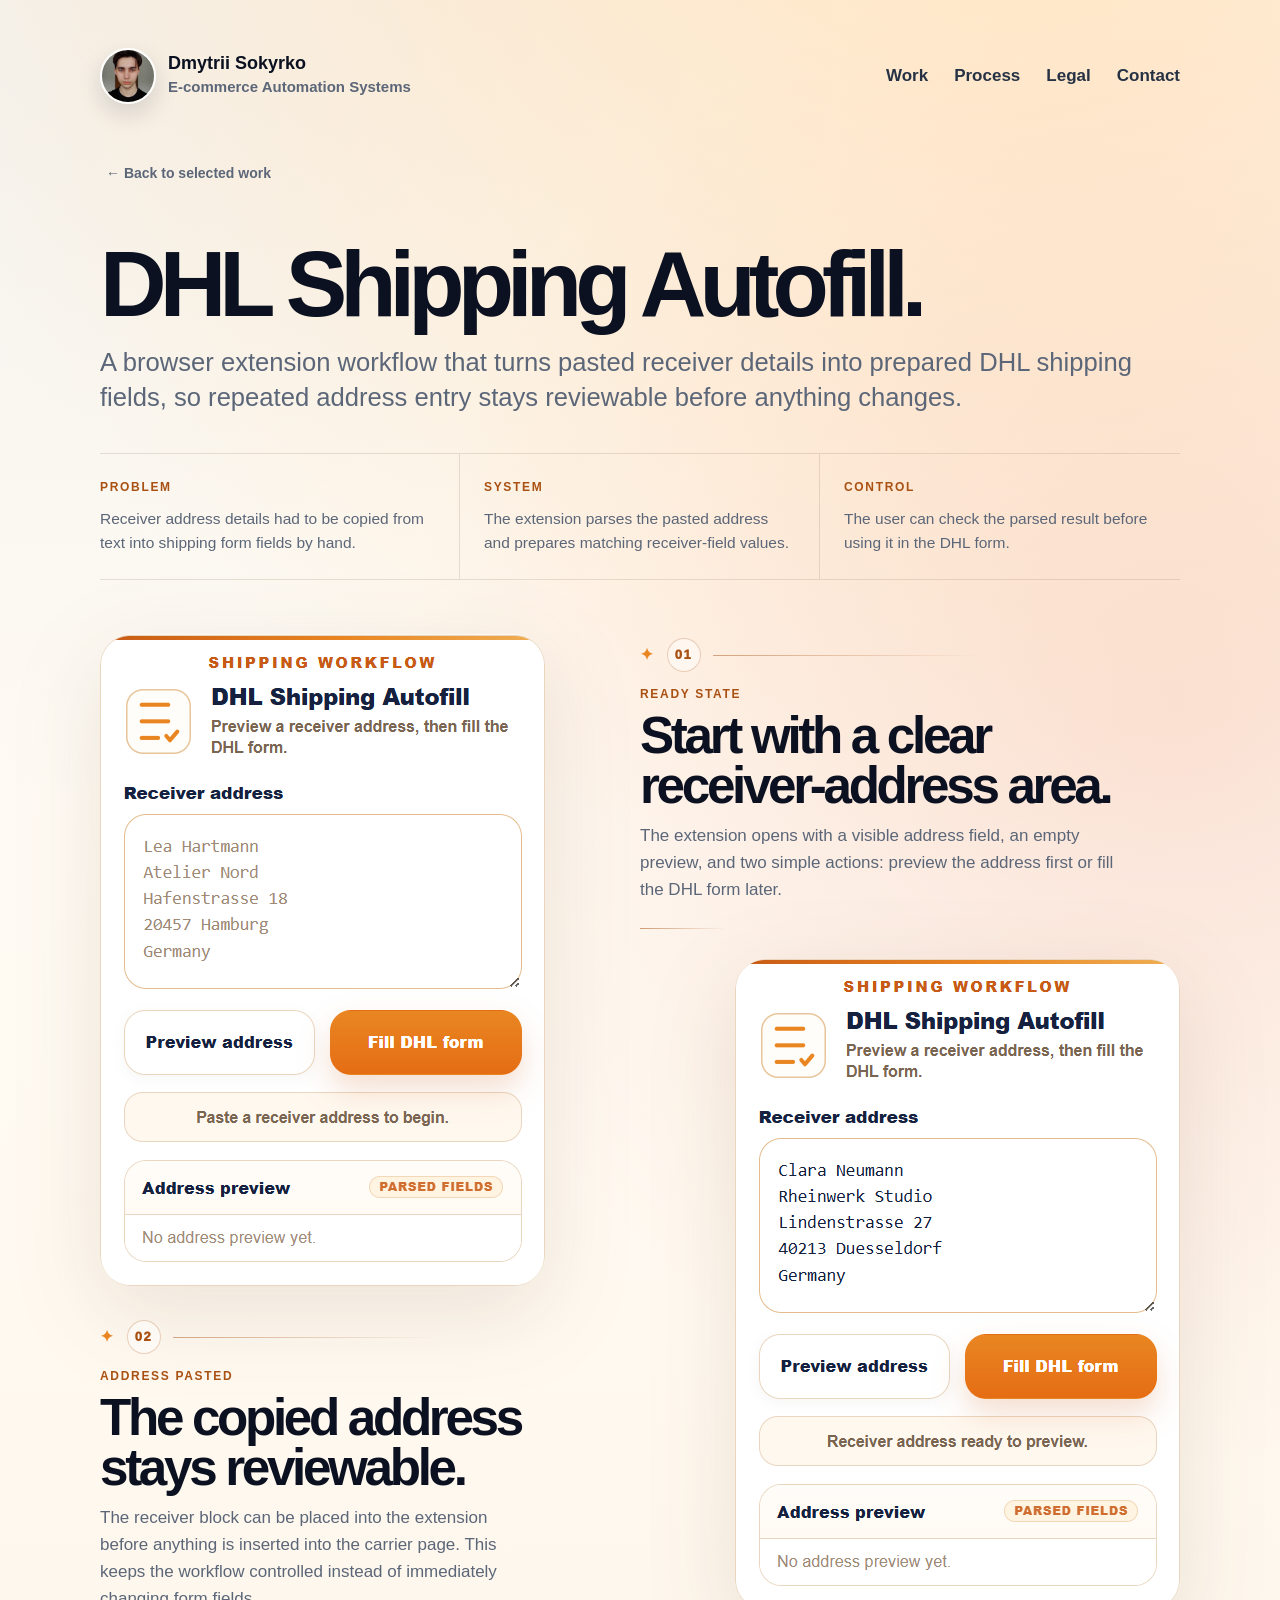
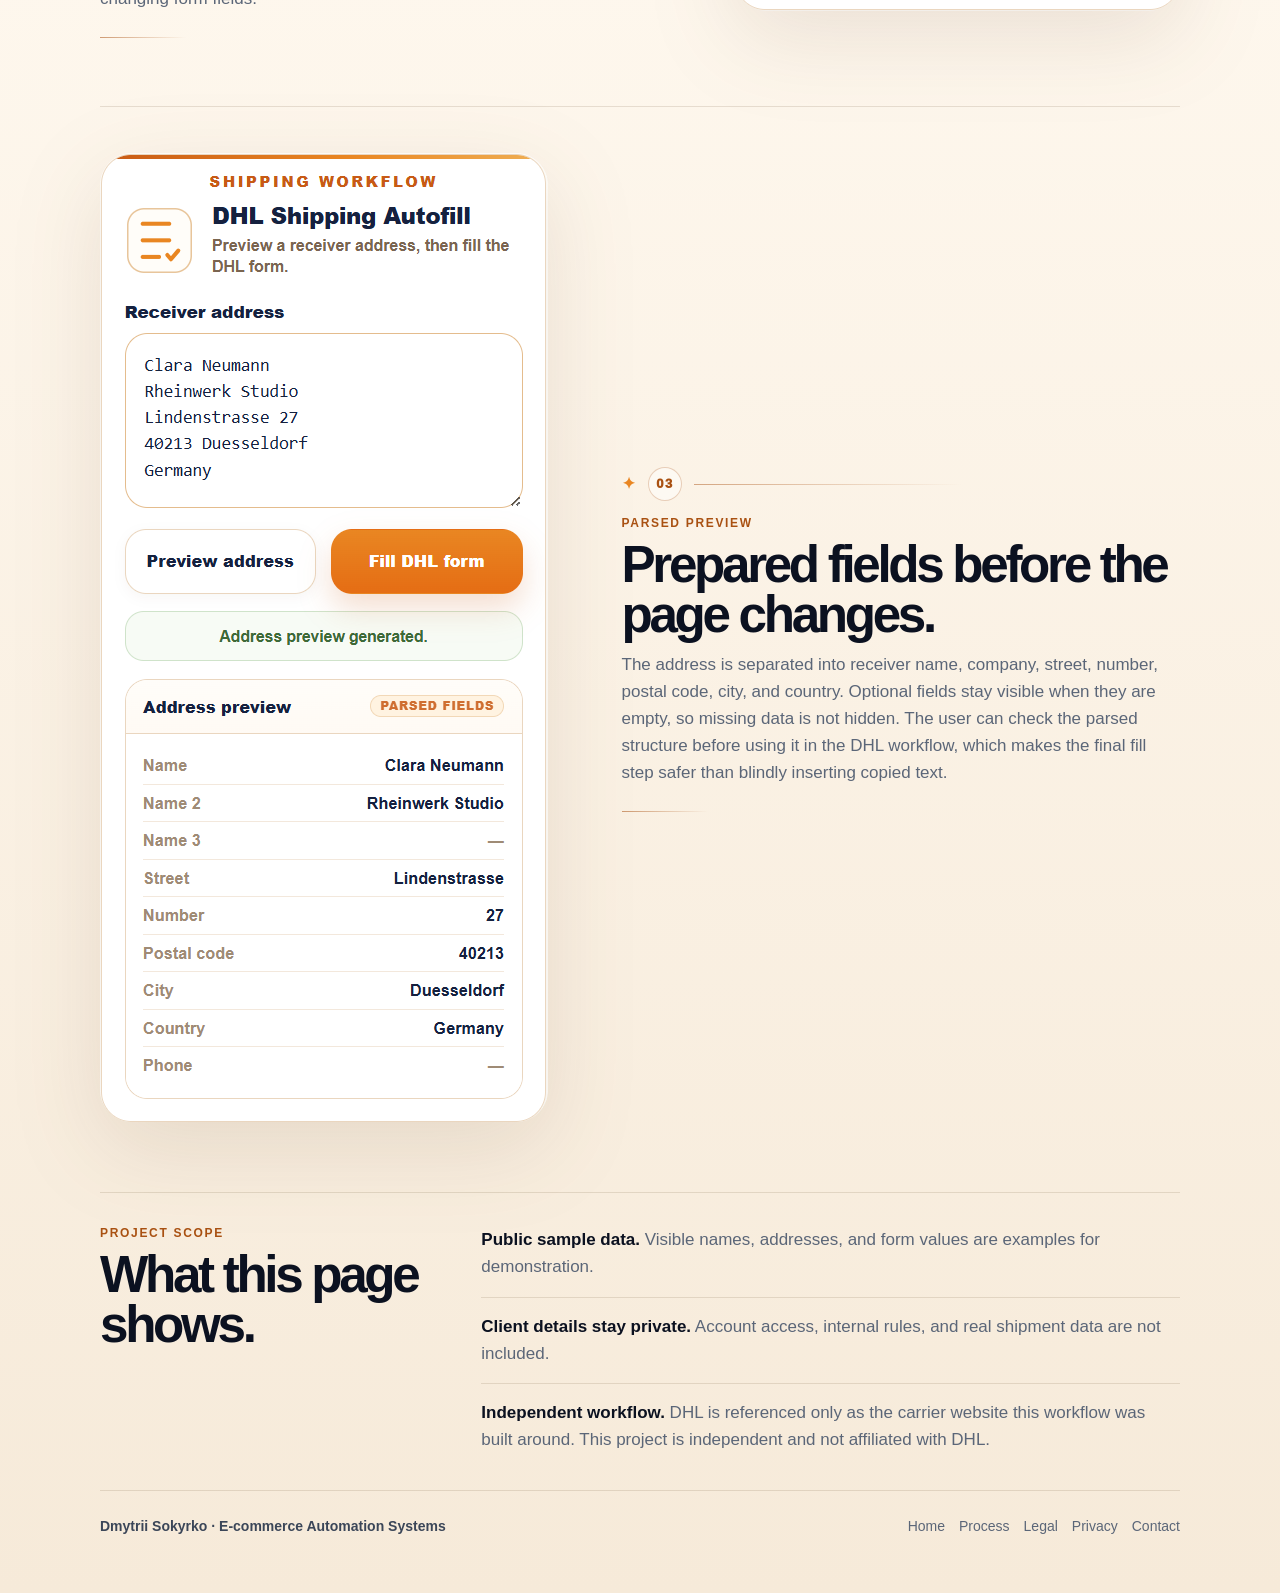
==== dhl-shipping-autofill.html @ 712fb5f6 "Add files via upload" ====
<!DOCTYPE html>
<html lang="en">
<head>
  <meta charset="UTF-8" />
  <meta name="viewport" content="width=device-width, initial-scale=1.0" />

  <title>DHL Shipping Autofill — Dmytrii Sokyrko</title>
  <meta name="description" content="Browser extension workflow for preparing DHL shipping fields from pasted receiver address data." />

  <link rel="stylesheet" href="site.css" />
</head>

<body>
  <main class="page project-page project-page-editorial">
    <nav class="nav">
      <a class="brand" href="/">
        <img class="avatar" src="profile.jpg" alt="Dmytrii Sokyrko" />
        <span class="brand-text">
          <strong>Dmytrii Sokyrko</strong>
          <span>E-commerce Automation Systems</span>
        </span>
      </a>

      <div class="nav-links">
        <a href="/#work">Work</a>
        <a href="/process">Process</a>
        <a href="/legal">Legal</a>
        <a href="mailto:hello@dmytrii.dev">Contact</a>
      </div>
    </nav>

    <a class="project-back editorial-back" href="/#work">← Back to selected work</a>

    <section class="project-plain-hero" aria-label="DHL Shipping Autofill project overview">
      <h1>DHL Shipping Autofill.</h1>
      <p>A browser extension workflow that turns pasted receiver details into prepared DHL shipping fields, so repeated address entry stays reviewable before anything changes.</p>
    </section>

    <section class="editorial-strip" aria-label="Project summary">
      <div>
        <span>Problem</span>
        <p>Receiver address details had to be copied from text into shipping form fields by hand.</p>
      </div>
      <div>
        <span>System</span>
        <p>The extension parses the pasted address and prepares matching receiver-field values.</p>
      </div>
      <div>
        <span>Control</span>
        <p>The user can check the parsed result before using it in the DHL form.</p>
      </div>
    </section>

    <section class="workflow-composition" aria-label="DHL Shipping Autofill workflow evidence">
      <figure class="composition-shot composition-shot-one">
        <img src="dhl-1-empty.png" alt="DHL Shipping Autofill ready state with sample receiver address" />
      </figure>

      <article class="composition-copy composition-copy-one">
        <div class="composition-step"><span>01</span></div>
        <div class="kicker">Ready state</div>
        <h2>Start with a clear receiver-address area.</h2>
        <p>
          The extension opens with a visible address field, an empty preview, and two simple actions: preview the address first or fill the DHL form later.
        </p>
      </article>

      <figure class="composition-shot composition-shot-two">
        <img src="dhl-2-paste.png" alt="Receiver address pasted into DHL Shipping Autofill" />
      </figure>

      <article class="composition-copy composition-copy-two">
        <div class="composition-step"><span>02</span></div>
        <div class="kicker">Address pasted</div>
        <h2>The copied address stays reviewable.</h2>
        <p>
          The receiver block can be placed into the extension before anything is inserted into the carrier page. This keeps the workflow controlled instead of immediately changing form fields.
        </p>
      </article>
    </section>

    <section class="result-composition" aria-label="Parsed receiver fields preview">
      <figure class="composition-shot composition-shot-three">
        <img src="dhl-3-filled.png" alt="DHL Shipping Autofill parsed receiver address preview" />
      </figure>

      <article class="composition-copy composition-copy-three">
        <div class="composition-step"><span>03</span></div>
        <div class="kicker">Parsed preview</div>
        <h2>Prepared fields before the page changes.</h2>
        <p>
          The address is separated into receiver name, company, street, number, postal code, city, and country. Optional fields stay visible when they are empty, so missing data is not hidden. The user can check the parsed structure before using it in the DHL workflow, which makes the final fill step safer than blindly inserting copied text.
        </p>
      </article>
    </section>

    <section class="editorial-scope" aria-label="Project scope notes">
      <div>
        <div class="kicker">Project scope</div>
        <h2>What this page shows.</h2>
      </div>

      <div class="scope-grid">
        <p><strong>Public sample data.</strong> Visible names, addresses, and form values are examples for demonstration.</p>
        <p><strong>Client details stay private.</strong> Account access, internal rules, and real shipment data are not included.</p>
        <p><strong>Independent workflow.</strong> DHL is referenced only as the carrier website this workflow was built around. This project is independent and not affiliated with DHL.</p>
      </div>
    </section>

    <footer class="footer">
      <div class="footer-brand">Dmytrii Sokyrko · E-commerce Automation Systems</div>
      <div class="footer-links">
        <a href="/">Home</a>
        <a href="/process">Process</a>
        <a href="/legal">Legal</a>
        <a href="/privacy">Privacy</a>
        <a href="mailto:hello@dmytrii.dev">Contact</a>
      </div>
    </footer>
  </main>
</body>
</html>
---- site.css ----
:root {
  --bg: #fff9f0;
  --bg-2: #f6ead9;
  --card: #fffdf8;
  --text: #0b1120;
  --muted: #5b6678;
  --muted-2: #7a8494;
  --line: rgba(92, 64, 34, 0.14);
  --line-dark: rgba(255,255,255,0.14);

  --gold: #f08a28;
  --gold-dark: #a95112;
  --gold-light: #ffba6a;
  --gold-soft: #fff0dc;
  --ember: #df5633;
  --ivory: #fffaf2;

  --dark: #0b1120;
  --dark-2: #111827;

  --shadow: 0 24px 70px rgba(84, 54, 22, 0.12);
  --shadow-soft: 0 14px 34px rgba(84, 54, 22, 0.065);
}

* {
  box-sizing: border-box;
}

html {
  scroll-behavior: smooth;
}

body {
  margin: 0;
  font-family: Inter, Arial, sans-serif;
  color: var(--text);
  line-height: 1.6;
  position: relative;
  overflow-x: hidden;
  background:
    radial-gradient(circle at 78% -10%, rgba(255, 176, 78, 0.36), transparent 33%),
    radial-gradient(circle at 92% 22%, rgba(223, 86, 51, 0.15), transparent 28%),
    radial-gradient(circle at 4% 0%, rgba(11, 17, 32, 0.045), transparent 24%),
    linear-gradient(180deg, #fffdf8 0%, var(--bg) 42%, var(--bg-2) 100%);
}

a {
  color: inherit;
}

.page {
  width: min(1080px, calc(100% - 36px));
  margin: 0 auto;
  padding: 30px 0 56px;
  position: relative;
  z-index: 1;
}

/* Header */

.nav {
  display: flex;
  justify-content: space-between;
  align-items: center;
  gap: 22px;
  padding: 18px 0 20px;
}

.brand {
  display: flex;
  align-items: center;
  gap: 12px;
  text-decoration: none;
}

.avatar {
  width: 56px;
  height: 56px;
  border-radius: 999px;
  object-fit: cover;
  border: 2px solid white;
  box-shadow: 0 10px 24px rgba(15, 23, 42, 0.14);
}

.brand-text {
  display: flex;
  flex-direction: column;
  gap: 1px;
}

.brand-text strong {
  font-size: 18px;
  line-height: 1.2;
}

.brand-text span {
  font-size: 15px;
  color: var(--muted);
  font-weight: 720;
}

.nav-links {
  display: flex;
  align-items: center;
  gap: 26px;
  font-size: 17px;
  font-weight: 800;
  color: #263244;
}

.nav-links a {
  text-decoration: none;
}

.nav-links a:hover {
  color: var(--gold);
}

/* Shared typography and actions */

h1 {
  max-width: 920px;
  font-size: clamp(40px, 5.8vw, 64px);
  line-height: 1.02;
  letter-spacing: -2.2px;
  margin: 0 0 20px;
  position: relative;
  z-index: 1;
}

h2 {
  font-size: 30px;
  line-height: 1.08;
  letter-spacing: -0.9px;
  margin: 0 0 10px;
}

.kicker {
  color: var(--gold-dark);
  font-size: 12px;
  font-weight: 900;
  letter-spacing: 0.14em;
  text-transform: uppercase;
  margin-bottom: 11px;
  line-height: 1;
}

.actions {
  display: flex;
  align-items: center;
  flex-wrap: wrap;
  gap: 14px;
  position: relative;
  z-index: 1;
}

.button {
  display: inline-flex;
  align-items: center;
  justify-content: center;
  min-height: 46px;
  padding: 12px 18px;
  border-radius: 14px;
  text-decoration: none;
  font-weight: 850;
  transition: transform 0.15s ease, box-shadow 0.15s ease, background 0.15s ease, border-color 0.15s ease;
}

.button-primary {
  background: var(--dark);
  color: white;
  border: 1px solid rgba(242, 193, 93, 0.40);
  box-shadow: 0 14px 30px rgba(11, 17, 32, 0.18), 0 0 32px rgba(242, 193, 93, 0.12);
}

.button-primary:hover {
  transform: translateY(-2px);
  box-shadow: 0 18px 36px rgba(11, 17, 32, 0.22), 0 0 42px rgba(242, 193, 93, 0.18);
}

.email-button {
  border: 0;
  background: transparent;
  color: var(--muted);
  font: inherit;
  font-weight: 800;
  cursor: pointer;
  padding: 0;
}

.email-button:hover {
  color: var(--gold);
  text-decoration: underline;
}

/* Homepage */

.hero {
  margin-top: 8px;
  background: rgba(255,255,255,0.62);
  border: 1px solid rgba(231, 224, 212, 0.86);
  border-radius: 30px;
  padding: 42px 48px;
  box-shadow: var(--shadow);
  position: relative;
  overflow: hidden;
}

.hero-showcase {
  min-height: 430px;
  display: grid;
  grid-template-columns: 1fr;
  align-items: center;
  padding: 58px 56px;
  background:
    radial-gradient(circle at 82% 18%, rgba(255, 186, 106, 0.32), transparent 30%),
    linear-gradient(135deg, rgba(255,255,255,0.82), rgba(255,246,232,0.70));
  border-color: rgba(169, 81, 18, 0.16);
}

.hero-copy {
  max-width: 780px;
  position: relative;
  z-index: 1;
}

.hero-showcase h1 {
  max-width: 780px;
}

.hero-subtitle {
  max-width: 760px;
  font-size: 20px;
  color: var(--muted);
  margin: 0 0 26px;
  position: relative;
  z-index: 1;
}

.hero-showcase .hero-subtitle {
  max-width: 720px;
}

.hero .email-button {
  font-size: 18px;
}

.hero-proof {
  display: flex;
  flex-wrap: wrap;
  gap: 10px;
  margin-bottom: 30px;
  position: relative;
  z-index: 1;
}

.proof-pill {
  padding: 8px 11px;
  border-radius: 999px;
  background: rgba(255,255,255,0.78);
  border: 1px solid var(--line);
  color: #354255;
  font-size: 13px;
  font-weight: 760;
}

section {
  margin-top: 34px;
}

.section {
  padding: 28px 34px 34px;
  border: 1px solid rgba(231, 224, 212, 0.95);
  border-radius: 26px;
  background: rgba(255,255,255,0.68);
  box-shadow: var(--shadow-soft);
}

.section-dark {
  background: linear-gradient(135deg, #0b1120 0%, #151b2b 100%);
  color: white;
  border-color: rgba(242, 193, 93, 0.20);
}

.section-dark p {
  color: #d5d9e1;
}

.section-header {
  max-width: 920px;
  margin-bottom: 24px;
}

.section-header p {
  color: var(--muted);
  margin: 0;
  font-size: 17px;
}

.grid-3,
.grid-4 {
  display: grid;
  gap: 16px;
}

.grid-3 {
  grid-template-columns: repeat(3, 1fr);
}

.grid-4 {
  grid-template-columns: repeat(4, 1fr);
}

.card {
  background: var(--card);
  border: 1px solid var(--line);
  border-radius: 20px;
  padding: 22px;
  box-shadow: 0 10px 26px rgba(15, 23, 42, 0.045);
  position: relative;
  overflow: hidden;
  transition: transform 0.22s ease, border-color 0.22s ease, box-shadow 0.22s ease;
}

.card::before {
  content: "";
  position: absolute;
  inset: 0 0 auto 0;
  height: 3px;
  background: linear-gradient(90deg, var(--gold), rgba(242, 193, 93, 0.35));
}

.card h3 {
  margin: 0 0 8px;
  font-size: 18px;
  letter-spacing: -0.2px;
}

.card p {
  margin: 0;
  color: var(--muted);
  font-size: 14.5px;
}

.card ul {
  margin: 14px 0 0;
  padding-left: 18px;
  color: #334155;
  font-size: 14px;
}

.card li {
  margin: 5px 0;
}

.work-card {
  display: flex;
  flex-direction: column;
  min-height: 300px;
  text-decoration: none;
}

.work-card:hover {
  transform: translateY(-4px);
  border-color: rgba(184, 135, 45, 0.48);
  box-shadow: 0 18px 38px rgba(15, 23, 42, 0.08);
}

.work-card p {
  min-height: 78px;
}

.work-card ul {
  min-height: 86px;
}

.tag {
  width: fit-content;
  display: inline-flex;
  margin-bottom: 14px;
  padding: 5px 9px;
  border-radius: 999px;
  color: var(--gold-dark);
  background: var(--gold-soft);
  font-size: 12px;
  font-weight: 850;
}

.work-card .bottom {
  margin-top: auto;
  padding-top: 18px;
  font-size: 14px;
  font-weight: 900;
  color: var(--gold-dark);
  display: inline-flex;
  align-items: center;
  gap: 6px;
  width: fit-content;
}

.hover-arrow {
  width: 10px;
  height: 10px;
  fill: none;
  stroke: currentColor;
  stroke-width: 2;
  stroke-linecap: round;
  stroke-linejoin: round;
  overflow: visible;
  transform: translateY(0px);
}

.hover-arrow .arrow-line {
  stroke-dasharray: 7;
  stroke-dashoffset: 7;
  transition: stroke-dashoffset 0.22s ease;
}

.hover-arrow .arrow-head {
  transition: transform 0.22s ease;
}

.work-card:hover .hover-arrow .arrow-line {
  stroke-dashoffset: 0;
}

.work-card:hover .hover-arrow .arrow-head {
  transform: translateX(2px);
}

.note {
  border-left: 3px solid var(--gold);
  padding: 16px 18px;
  background: rgba(255, 245, 220, 0.48);
  border-radius: 16px;
  color: #4a5568;
}

.cta-panel {
  display: flex;
  justify-content: flex-start;
  align-items: center;
  gap: 112px;
}

.cta-panel > div:first-child {
  max-width: 620px;
}

.cta-actions {
  display: flex;
  align-items: center;
  gap: 18px;
  flex-wrap: wrap;
}

.cta-panel h2 {
  margin-bottom: 8px;
}

/* Process page */

.process-intro {
  display: block;
  margin-top: 8px;
  padding: 7px 6px 1px;
}

.process-intro-copy {
  max-width: 900px;
}

.process-intro h1 {
  max-width: 860px;
  margin-bottom: 18px;
}

.process-intro-copy p {
  max-width: 720px;
  margin: 0;
  color: var(--muted);
  font-size: 20px;
}

.process-board {
  overflow: hidden;
}

.process-layout {
  display: grid;
  grid-template-columns: 1fr;
  gap: 24px;
  align-items: start;
}

.process-rows {
  display: grid;
  gap: 12px;
  width: 100%;
}

.process-row {
  display: grid;
  grid-template-columns: 54px minmax(0, 1fr);
  gap: 18px;
  align-items: center;
  padding: 18px;
  border: 1px solid var(--line);
  border-radius: 20px;
  background: rgba(255,255,255,0.62);
  box-shadow: 0 10px 26px rgba(84, 54, 22, 0.045);
}

.step-number {
  width: 40px;
  height: 40px;
  border-radius: 13px;
  display: inline-flex;
  align-items: center;
  justify-content: center;
  justify-self: center;
  background: var(--dark);
  color: var(--gold-light);
  font-size: 13px;
  font-weight: 900;
  letter-spacing: -0.2px;
  box-shadow: 0 12px 24px rgba(11, 17, 32, 0.14);
}

.process-row h3 {
  margin: 0 0 6px;
  font-size: 18px;
  letter-spacing: -0.25px;
}

.process-row p {
  margin: 0;
  color: var(--muted);
  font-size: 15px;
}

.process-control .card p {
  min-height: 72px;
}

.process-contact {
  margin-top: 34px;
  display: flex;
  justify-content: flex-start;
  align-items: center;
  gap: 112px;
  padding: 28px 34px;
  border: 1px solid var(--line);
  border-radius: 26px;
  background:
    radial-gradient(circle at 92% 0%, rgba(255, 186, 106, 0.20), transparent 36%),
    rgba(255,255,255,0.62);
  box-shadow: var(--shadow-soft);
}

.process-contact > div:first-child {
  max-width: 620px;
}

.process-contact h2 {
  margin-bottom: 8px;
}

.process-contact p {
  margin: 0;
  color: var(--muted);
  font-size: 16px;
}

.process-contact-actions {
  display: flex;
  align-items: center;
  gap: 18px;
  flex-wrap: wrap;
  flex-shrink: 0;
}

/* Legal page */

.legal-cover {
  margin-top: 6px;
  padding: 8px 6px 9px;
}

.legal-cover h1 {
  max-width: 780px;
  margin-bottom: 18px;
}

.legal-cover p {
  max-width: 720px;
  margin: 0;
  color: var(--muted);
  font-size: 20px;
}

.legal-registry {
  margin-top: 20px;
  display: grid;
  grid-template-columns: 0.82fr 1.18fr;
  overflow: hidden;
  border: 1px solid var(--line);
  border-radius: 28px;
  background: rgba(255,255,255,0.64);
  box-shadow: var(--shadow-soft);
}

.legal-registry-main {
  padding: 30px;
  border-right: 1px solid var(--line);
  background:
    radial-gradient(circle at 100% 0%, rgba(255, 186, 106, 0.24), transparent 38%),
    rgba(255,250,242,0.74);
}

.registry-label {
  display: block;
  margin-bottom: 18px;
  color: var(--gold-dark);
  font-size: 12px;
  font-weight: 900;
  letter-spacing: 0.14em;
  text-transform: uppercase;
}

.legal-registry-main h2 {
  margin: 0 0 10px;
  font-size: clamp(30px, 3vw, 42px);
  line-height: 1.05;
  letter-spacing: -1.1px;
}

.legal-registry-main > p {
  margin: 0 0 26px;
  color: var(--muted);
  font-size: 16px;
}

.registry-contact {
  padding-top: 16px;
  margin-top: 16px;
  border-top: 1px solid rgba(169, 81, 18, 0.15);
}

.registry-contact span,
.registry-item span {
  display: block;
  margin-bottom: 5px;
  color: var(--muted-2);
  font-size: 12px;
  font-weight: 900;
  letter-spacing: 0.12em;
  text-transform: uppercase;
}

.registry-contact p {
  margin: 0;
  color: var(--text);
  font-size: 15px;
  font-weight: 750;
}

.registry-contact a,
.legal-scope a,
.legal-email-strip a {
  color: var(--gold-dark);
  font-weight: 900;
  text-decoration: none;
}

.legal-registry-details {
  display: grid;
  grid-template-columns: 1fr 1fr;
}

.registry-item {
  padding: 24px;
  border-bottom: 1px solid var(--line);
  border-right: 1px solid var(--line);
}

.registry-item:nth-child(even) {
  border-right: 0;
}

.registry-item:nth-last-child(-n + 2) {
  border-bottom: 0;
}

.registry-item-wide {
  grid-column: span 2;
  border-right: 0;
}

.registry-item strong {
  display: block;
  color: var(--text);
  font-size: 16px;
  line-height: 1.45;
}

.legal-scope {
  margin-top: 34px;
  padding: 26px 28px 30px;
  border: 1px solid var(--line);
  border-radius: 28px;
  background:
    radial-gradient(circle at 100% 0%, rgba(255, 186, 106, 0.16), transparent 34%),
    rgba(255,255,255,0.54);
  box-shadow: var(--shadow-soft);
}

.legal-scope-head {
  display: block;
  padding-bottom: 18px;
  border-bottom: 1px solid var(--line);
}

.legal-scope-head span {
  display: block;
  margin-bottom: 8px;
  color: var(--gold-dark);
  font-size: 12px;
  font-weight: 900;
  letter-spacing: 0.14em;
  text-transform: uppercase;
  white-space: nowrap;
}

.legal-scope-head h2 {
  margin: 0;
  max-width: none;
  font-size: clamp(30px, 3.1vw, 42px);
  letter-spacing: -1px;
}

.legal-scope-grid {
  display: grid;
  grid-template-columns: repeat(3, 1fr);
  gap: 0;
}

.legal-scope-grid > div {
  padding: 20px 22px 0;
  border-right: 1px solid var(--line);
}

.legal-scope-grid > div:first-child {
  padding-left: 0;
}

.legal-scope-grid > div:last-child {
  padding-right: 0;
  border-right: 0;
}

.legal-scope-grid h3 {
  margin: 0 0 8px;
  font-size: 18px;
  letter-spacing: -0.25px;
}

.legal-scope-grid p {
  margin: 0;
  color: var(--muted);
  font-size: 15px;
}

.legal-email-strip {
  margin-top: 34px;
  display: grid;
  grid-template-columns: 150px 1fr 150px;
  gap: 24px;
  align-items: center;
  padding: 22px 24px;
  border: 1px solid var(--line);
  border-radius: 24px;
  background: rgba(255,255,255,0.54);
  box-shadow: var(--shadow-soft);
}

.legal-email-strip::after {
  content: "";
}

.legal-email-strip span {
  color: var(--gold-dark);
  font-size: 12px;
  font-weight: 900;
  letter-spacing: 0.14em;
  text-transform: uppercase;
  align-self: center;
}

.legal-email-strip p {
  justify-self: center;
  margin: 0;
  color: var(--muted);
  font-size: 16px;
  text-align: center;
}

.legal-updated-bottom {
  margin: 18px 6px 0;
  color: var(--muted-2);
  font-size: 13px;
  font-weight: 650;
  letter-spacing: 0;
  text-transform: none;
}

/* Privacy page */

.privacy-cover-simple {
  margin-top: 8px;
  padding: 2px 6px 5px;
}

.privacy-cover-simple h1 {
  max-width: 780px;
  margin-bottom: 18px;
}

.privacy-cover-simple p {
  max-width: 720px;
  margin: 0;
  color: var(--muted);
  font-size: 20px;
}

.privacy-facts {
  display: grid;
  grid-template-columns: repeat(4, 1fr);
  overflow: hidden;
  margin-top: 24px;
  border: 1px solid var(--line);
  border-radius: 24px;
  background: rgba(255,255,255,0.54);
  box-shadow: var(--shadow-soft);
}

.privacy-facts > div {
  padding: 18px 20px;
  border-right: 1px solid var(--line);
}

.privacy-facts > div:last-child {
  border-right: 0;
}

.privacy-facts span {
  display: block;
  margin-bottom: 8px;
  color: var(--gold-dark);
  font-size: 12px;
  font-weight: 900;
  letter-spacing: 0.13em;
  text-transform: uppercase;
}

.privacy-facts p {
  margin: 0;
  color: var(--text);
  font-size: 14.5px;
  line-height: 1.35;
  font-weight: 760;
}

.privacy-document-card {
  overflow: hidden;
  margin-top: 34px;
  border: 1px solid var(--line);
  border-radius: 28px;
  background:
    radial-gradient(circle at 100% 0%, rgba(255, 186, 106, 0.12), transparent 34%),
    rgba(255,255,255,0.64);
  box-shadow: var(--shadow-soft);
}

.privacy-document-head {
  display: grid;
  grid-template-columns: 240px minmax(0, 1fr);
  gap: 30px;
  align-items: center;
  padding: 28px;
  border-bottom: 1px solid var(--line);
  background: rgba(255,250,242,0.52);
}

.privacy-document-head span {
  justify-self: center;
  text-align: center;
  color: var(--gold-dark);
  font-size: 12px;
  font-weight: 900;
  letter-spacing: 0.14em;
  text-transform: uppercase;
}

.privacy-document-head p {
  max-width: 780px;
  margin: 0;
  color: var(--muted);
  font-size: 17px;
}

.privacy-document-body {
  display: grid;
}

.privacy-text-row {
  display: grid;
  grid-template-columns: 240px minmax(0, 1fr);
  gap: 30px;
  align-items: center;
  padding: 24px 28px;
  border-bottom: 1px solid var(--line);
}

.privacy-text-row:last-child {
  border-bottom: 0;
}

.privacy-text-row h2 {
  justify-self: center;
  text-align: center;
  max-width: 170px;
  margin: 0;
  font-size: 18px;
  line-height: 1.12;
  letter-spacing: -0.25px;
}

.privacy-text-row p {
  margin: 0;
  color: var(--muted);
  font-size: 15.5px;
}

.privacy-text-row a {
  color: var(--gold-dark);
  font-weight: 900;
  text-decoration: none;
}

.privacy-updated-simple {
  margin: 18px 6px 0;
  color: var(--muted-2);
  font-size: 13px;
  font-weight: 650;
}

/* Toast */

.toast {
  position: fixed;
  left: 50%;
  bottom: 28px;
  transform: translateX(-50%);
  background: var(--dark);
  color: white;
  padding: 12px 16px;
  border-radius: 999px;
  font-size: 14px;
  font-weight: 750;
  box-shadow: 0 14px 30px rgba(15, 23, 42, 0.22);
  opacity: 0;
  pointer-events: none;
  transition: opacity 0.2s ease, transform 0.2s ease;
  z-index: 50;
}

.toast.show {
  opacity: 1;
  transform: translateX(-50%) translateY(-4px);
}

/* Footer */

.footer {
  margin-top: 36px;
  padding-top: 24px;
  border-top: 1px solid var(--line);
  display: flex;
  justify-content: space-between;
  align-items: center;
  gap: 20px;
  color: var(--muted);
  font-size: 14px;
}

.footer-brand {
  font-weight: 780;
  color: #3b4658;
}

.footer-links {
  display: flex;
  gap: 14px;
  flex-wrap: wrap;
}

.footer a {
  color: var(--muted);
  text-decoration: none;
}

.footer a:hover {
  color: var(--gold);
}

/* Responsive */


@media (max-width: 860px) {
  .nav {
    align-items: flex-start;
    flex-direction: column;
  }

  .nav-links {
    width: 100%;
    justify-content: space-between;
  }

  .hero {
    padding: 32px;
  }

  .grid-3,
  .grid-4 {
    grid-template-columns: 1fr;
  }

  .cta-panel,
  .process-contact {
    align-items: flex-start;
    flex-direction: column;
    gap: 24px;
  }

  .footer {
    flex-direction: column;
  }

  .legal-registry,
  .legal-registry-details,
  .legal-scope-grid {
    grid-template-columns: 1fr;
  }

  .legal-registry-main {
    border-right: 0;
    border-bottom: 1px solid var(--line);
  }

  .registry-item,
  .registry-item:nth-child(even),
  .registry-item:nth-last-child(-n + 2) {
    border-right: 0;
    border-bottom: 1px solid var(--line);
  }

  .registry-item:last-child {
    border-bottom: 0;
  }

  .registry-item-wide {
    grid-column: auto;
  }

  .legal-scope-grid > div,
  .legal-scope-grid > div:first-child,
  .legal-scope-grid > div:last-child {
    padding: 18px 0;
    border-right: 0;
    border-bottom: 1px solid var(--line);
  }

  .legal-scope-grid > div:last-child {
    border-bottom: 0;
    padding-bottom: 0;
  }

  .legal-email-strip {
    grid-template-columns: 1fr;
    gap: 8px;
  }

  .legal-email-strip::after {
    display: none;
  }

  .legal-email-strip p {
    justify-self: start;
    text-align: left;
  }

  .privacy-facts,
  .privacy-document-head,
  .privacy-text-row {
    grid-template-columns: 1fr;
  }

  .privacy-facts > div {
    border-right: 0;
    border-bottom: 1px solid var(--line);
  }

  .privacy-facts > div:last-child {
    border-bottom: 0;
  }

  .privacy-document-head span,
  .privacy-text-row h2 {
    justify-self: start;
    text-align: left;
  }

  .privacy-text-row h2 {
    max-width: none;
  }
}

@media (max-width: 520px) {
  .page {
    width: min(100% - 28px, 1080px);
    padding-top: 20px;
  }

  .nav-links {
    gap: 12px;
    font-size: 13px;
  }

  .hero,
  .section {
    padding: 24px;
    border-radius: 22px;
  }

  .hero-showcase {
    min-height: auto;
  }

  .process-row {
    grid-template-columns: 1fr;
    gap: 12px;
  }

  .process-contact,
  .legal-email-strip,
  .privacy-document-head,
  .privacy-text-row {
    padding: 22px;
  }
}

/* Project page */

.project-back {
  display: inline-flex;
  width: fit-content;
  margin-bottom: 22px;
  color: var(--muted);
  text-decoration: none;
  font-size: 14px;
  font-weight: 850;
}

.project-back:hover {
  color: var(--gold);
}

.project-cover {
  margin-top: 8px;
  display: grid;
  grid-template-columns: 0.92fr 1.08fr;
  gap: 28px;
  align-items: stretch;
}

.project-cover-text-only {
  grid-template-columns: 1fr;
  max-width: 760px;
}

.project-cover-text-only .project-cover-copy h1 {
  max-width: 680px;
}

.project-cover-text-only .project-cover-copy p {
  max-width: 680px;
}

.project-cover-copy {
  padding: 8px 6px 6px;
}

.project-cover-copy h1 {
  max-width: 620px;
  margin-bottom: 18px;
}

.project-cover-copy p {
  max-width: 620px;
  margin: 0;
  color: var(--muted);
  font-size: 20px;
}

.project-tags {
  display: flex;
  flex-wrap: wrap;
  gap: 10px;
  margin-top: 28px;
}

.project-tags span {
  display: inline-flex;
  padding: 8px 11px;
  border-radius: 999px;
  background: rgba(255,255,255,0.70);
  border: 1px solid var(--line);
  color: #354255;
  font-size: 13px;
  font-weight: 760;
}

.project-cover-media {
  display: flex;
  align-items: center;
  min-height: 410px;
  padding: 18px;
  border: 1px solid var(--line);
  border-radius: 30px;
  background:
    radial-gradient(circle at 100% 0%, rgba(255, 186, 106, 0.22), transparent 36%),
    rgba(255,255,255,0.62);
  box-shadow: var(--shadow);
  overflow: hidden;
}

.project-cover-media video,
.project-cover-media img {
  display: block;
  width: 100%;
  border-radius: 22px;
  border: 1px solid rgba(92, 64, 34, 0.12);
  background: white;
  box-shadow: 0 18px 42px rgba(84, 54, 22, 0.12);
}

.project-brief {
  margin-top: 34px;
  display: grid;
  grid-template-columns: repeat(3, 1fr);
  overflow: hidden;
  border: 1px solid var(--line);
  border-radius: 26px;
  background: rgba(255,255,255,0.62);
  box-shadow: var(--shadow-soft);
}

.project-brief > div {
  padding: 24px 26px;
  border-right: 1px solid var(--line);
}

.project-brief > div:last-child {
  border-right: 0;
}

.project-brief span {
  display: block;
  margin-bottom: 10px;
  color: var(--gold-dark);
  font-size: 12px;
  font-weight: 900;
  letter-spacing: 0.14em;
  text-transform: uppercase;
}

.project-brief p {
  margin: 0;
  color: var(--muted);
  font-size: 15.5px;
}

.project-media-section {
  margin-top: 34px;
  padding: 28px 28px 30px;
  border: 1px solid var(--line);
  border-radius: 30px;
  background: rgba(255,255,255,0.64);
  box-shadow: var(--shadow-soft);
}

.project-section-head {
  max-width: 860px;
  margin-bottom: 24px;
}

.project-section-head p {
  margin: 0;
  color: var(--muted);
  font-size: 17px;
}

.project-media-grid {
  display: grid;
  grid-template-columns: 1fr 1fr;
  gap: 16px;
}

.project-shot {
  margin: 0;
  overflow: hidden;
  border: 1px solid var(--line);
  border-radius: 24px;
  background: var(--card);
  box-shadow: 0 12px 28px rgba(84, 54, 22, 0.06);
}

.project-shot-large {
  grid-column: span 2;
}

.project-shot img {
  display: block;
  width: 100%;
  aspect-ratio: 16 / 9;
  object-fit: cover;
  object-position: center;
  border-bottom: 1px solid var(--line);
  background: white;
}

.project-shot figcaption {
  display: grid;
  grid-template-columns: 190px minmax(0, 1fr);
  gap: 18px;
  align-items: center;
  padding: 18px 20px;
}

.project-shot figcaption strong {
  color: var(--text);
  font-size: 17px;
  letter-spacing: -0.25px;
}

.project-shot figcaption span {
  color: var(--muted);
  font-size: 15px;
}

.project-flow-section {
  overflow: hidden;
}

.project-flow-list {
  display: grid;
  gap: 12px;
}

.project-flow-row {
  display: grid;
  grid-template-columns: 52px minmax(0, 1fr);
  gap: 18px;
  align-items: center;
  padding: 18px;
  border: 1px solid var(--line);
  border-radius: 20px;
  background: rgba(255,255,255,0.62);
  box-shadow: 0 10px 26px rgba(84, 54, 22, 0.045);
}

.project-flow-row > span {
  width: 40px;
  height: 40px;
  border-radius: 13px;
  display: inline-flex;
  align-items: center;
  justify-content: center;
  justify-self: center;
  background: var(--dark);
  color: var(--gold-light);
  font-size: 13px;
  font-weight: 900;
  letter-spacing: -0.2px;
  box-shadow: 0 12px 24px rgba(11, 17, 32, 0.14);
}

.project-flow-row h3 {
  margin: 0 0 6px;
  font-size: 18px;
  letter-spacing: -0.25px;
}

.project-flow-row p {
  margin: 0;
  color: var(--muted);
  font-size: 15px;
}

.project-notes {
  margin-top: 34px;
  padding: 28px;
  border: 1px solid var(--line);
  border-radius: 30px;
  background:
    radial-gradient(circle at 100% 0%, rgba(255, 186, 106, 0.16), transparent 34%),
    rgba(255,255,255,0.54);
  box-shadow: var(--shadow-soft);
}

.project-notes > div:first-child {
  display: flex;
  justify-content: space-between;
  align-items: end;
  gap: 22px;
  padding-bottom: 20px;
  border-bottom: 1px solid var(--line);
}

.project-notes h2 {
  margin: 0;
}

.project-note-grid {
  display: grid;
  grid-template-columns: repeat(3, 1fr);
}

.project-note-grid > div {
  padding: 20px 22px 0;
  border-right: 1px solid var(--line);
}

.project-note-grid > div:first-child {
  padding-left: 0;
}

.project-note-grid > div:last-child {
  padding-right: 0;
  border-right: 0;
}

.project-note-grid h3 {
  margin: 0 0 8px;
  font-size: 18px;
  letter-spacing: -0.25px;
}

.project-note-grid p {
  margin: 0;
  color: var(--muted);
  font-size: 15px;
}

@media (max-width: 900px) {
  .project-cover,
  .project-brief,
  .project-note-grid {
    grid-template-columns: 1fr;
  }

  .project-brief > div,
  .project-note-grid > div,
  .project-note-grid > div:first-child,
  .project-note-grid > div:last-child {
    padding: 20px;
    border-right: 0;
    border-bottom: 1px solid var(--line);
  }

  .project-brief > div:last-child,
  .project-note-grid > div:last-child {
    border-bottom: 0;
  }

  .project-media-grid {
    grid-template-columns: 1fr;
  }

  .project-shot-large {
    grid-column: auto;
  }

  .project-shot figcaption {
    grid-template-columns: 1fr;
    gap: 6px;
  }

  .project-notes > div:first-child {
    align-items: flex-start;
    flex-direction: column;
  }
}

@media (max-width: 520px) {
  .project-cover-media,
  .project-media-section,
  .project-notes {
    padding: 22px;
    border-radius: 22px;
  }

  .project-flow-row {
    grid-template-columns: 1fr;
    gap: 12px;
  }
}



/* DHL project editorial page */

.project-page-editorial {
  max-width: 1180px;
}

.editorial-back {
  margin: 38px 0 18px 6px;
}

.project-plain-hero {
  margin-top: 24px;
  max-width: 1120px;
  padding: 18px 0 30px;
}

.project-plain-hero h1 {
  margin: 0 0 18px;
  max-width: none;
  font-size: clamp(58px, 7.2vw, 94px);
  line-height: 0.9;
  letter-spacing: -0.075em;
  white-space: nowrap;
}

.project-plain-hero p {
  max-width: 1080px;
  margin: 0;
  color: var(--muted);
  font-size: clamp(20px, 2vw, 26px);
  line-height: 1.36;
}

.editorial-strip {
  margin-top: 8px;
  display: grid;
  grid-template-columns: repeat(3, 1fr);
  border-top: 1px solid var(--line);
  border-bottom: 1px solid var(--line);
}

.editorial-strip > div {
  padding: 24px 24px 24px 0;
  border-right: 1px solid var(--line);
}

.editorial-strip > div + div {
  padding-left: 24px;
}

.editorial-strip > div:last-child {
  border-right: 0;
}

.editorial-strip span {
  display: block;
  margin-bottom: 10px;
  color: var(--gold-dark);
  font-size: 12px;
  font-weight: 900;
  letter-spacing: 0.14em;
  text-transform: uppercase;
}

.editorial-strip p {
  margin: 0;
  color: var(--muted);
  font-size: 15.5px;
  line-height: 1.55;
}

.workflow-composition {
  margin-top: 54px;
  display: grid;
  grid-template-columns: minmax(300px, 0.86fr) minmax(310px, 0.94fr);
  grid-template-areas:
    "shot1 copy1"
    "shot1 shot2"
    "copy2 shot2";
  gap: 30px 46px;
  align-items: start;
}

.result-composition {
  margin-top: 68px;
  display: grid;
  grid-template-columns: minmax(330px, 0.78fr) minmax(300px, 0.92fr);
  gap: 48px;
  align-items: center;
  padding-top: 46px;
  border-top: 1px solid var(--line);
}

.composition-shot {
  margin: 0;
  position: relative;
}

.composition-shot img {
  display: block;
  width: 100%;
  height: auto;
  filter: drop-shadow(0 26px 44px rgba(84, 54, 22, 0.115));
}

.composition-shot-one {
  grid-area: shot1;
  width: min(100%, 445px);
  justify-self: start;
}

.composition-shot-two {
  grid-area: shot2;
  width: min(100%, 445px);
  justify-self: end;
  align-self: start;
}

.composition-shot-three {
  width: min(100%, 448px);
  justify-self: start;
}

.composition-copy {
  position: relative;
  max-width: 480px;
  padding-top: 4px;
}

.composition-copy-one {
  grid-area: copy1;
  align-self: start;
}

.composition-copy-two {
  grid-area: copy2;
  align-self: start;
  max-width: 440px;
}

.composition-copy-three {
  max-width: 560px;
}

.composition-step {
  display: flex;
  align-items: center;
  gap: 12px;
  width: min(100%, 340px);
  margin-bottom: 16px;
  color: var(--gold-dark);
  font-size: 13px;
  font-weight: 950;
  letter-spacing: 0.12em;
}

.composition-step::before {
  content: "✦";
  color: #e98622;
  font-size: 16px;
  line-height: 1;
}

.composition-step span {
  display: inline-flex;
  align-items: center;
  justify-content: center;
  min-width: 34px;
  height: 34px;
  border-radius: 999px;
  border: 1px solid rgba(169, 81, 18, 0.26);
  background: rgba(255, 255, 255, 0.48);
}

.composition-step::after {
  content: "";
  flex: 1;
  height: 1px;
  background: linear-gradient(90deg, rgba(169, 81, 18, 0.48), transparent);
}

.composition-copy h2,
.editorial-scope h2 {
  margin: 8px 0 12px;
  color: var(--text);
  font-size: clamp(32px, 4vw, 54px);
  line-height: 0.98;
  letter-spacing: -0.065em;
}

.composition-copy p,
.scope-grid p {
  margin: 0;
  color: var(--muted);
  font-size: 17px;
  line-height: 1.58;
}

.composition-copy::after {
  content: "";
  display: block;
  width: 86px;
  height: 1px;
  margin-top: 24px;
  background: linear-gradient(90deg, var(--gold-dark), transparent);
  opacity: 0.55;
}

.editorial-scope {
  margin-top: 70px;
  display: grid;
  grid-template-columns: minmax(250px, 0.5fr) minmax(0, 1fr);
  gap: 32px;
  align-items: start;
  padding-top: 34px;
  border-top: 1px solid var(--line);
}

.scope-grid {
  display: grid;
  gap: 16px;
}

.scope-grid p {
  padding-bottom: 16px;
  border-bottom: 1px solid var(--line);
}

.scope-grid p:last-child {
  padding-bottom: 0;
  border-bottom: 0;
}

.scope-grid strong {
  color: var(--text);
}

@media (max-width: 1100px) {
  .project-plain-hero h1 {
    font-size: clamp(54px, 7vw, 82px);
  }
}

@media (max-width: 980px) {
  .project-plain-hero h1 {
    white-space: normal;
  }

  .editorial-strip,
  .workflow-composition,
  .result-composition,
  .editorial-scope {
    grid-template-columns: 1fr;
  }

  .workflow-composition {
    grid-template-areas:
      "copy1"
      "shot1"
      "copy2"
      "shot2";
  }

  .composition-shot-one,
  .composition-shot-two,
  .composition-shot-three,
  .composition-copy {
    justify-self: start;
  }

  .editorial-strip > div,
  .editorial-strip > div + div {
    padding: 22px 0;
    border-right: 0;
    border-bottom: 1px solid var(--line);
  }

  .editorial-strip > div:last-child {
    border-bottom: 0;
  }
}

@media (max-width: 560px) {
  .project-plain-hero h1 {
    font-size: clamp(50px, 15vw, 72px);
    white-space: normal;
  }

  .workflow-composition,
  .result-composition {
    margin-top: 46px;
    gap: 28px;
  }

  .composition-step {
    width: 100%;
  }

  .composition-step span {
    min-width: 32px;
    height: 32px;
  }
}
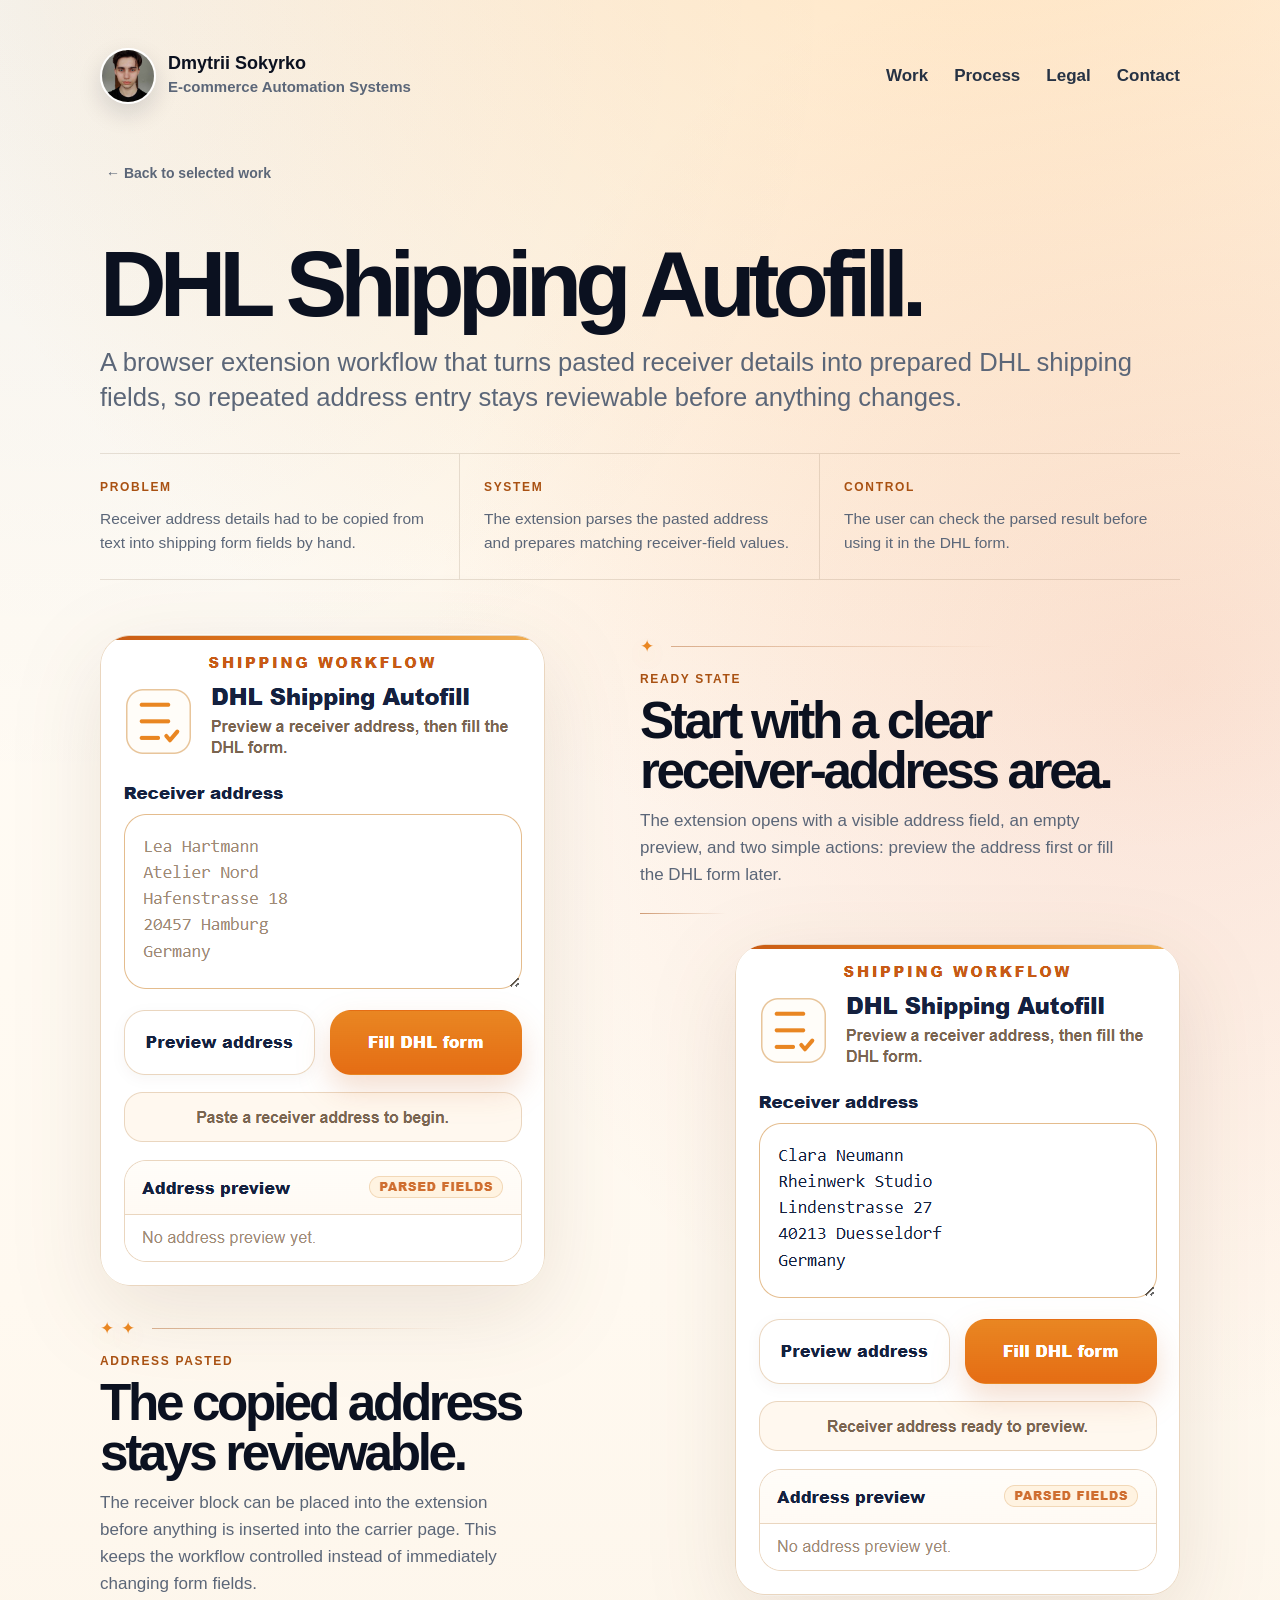
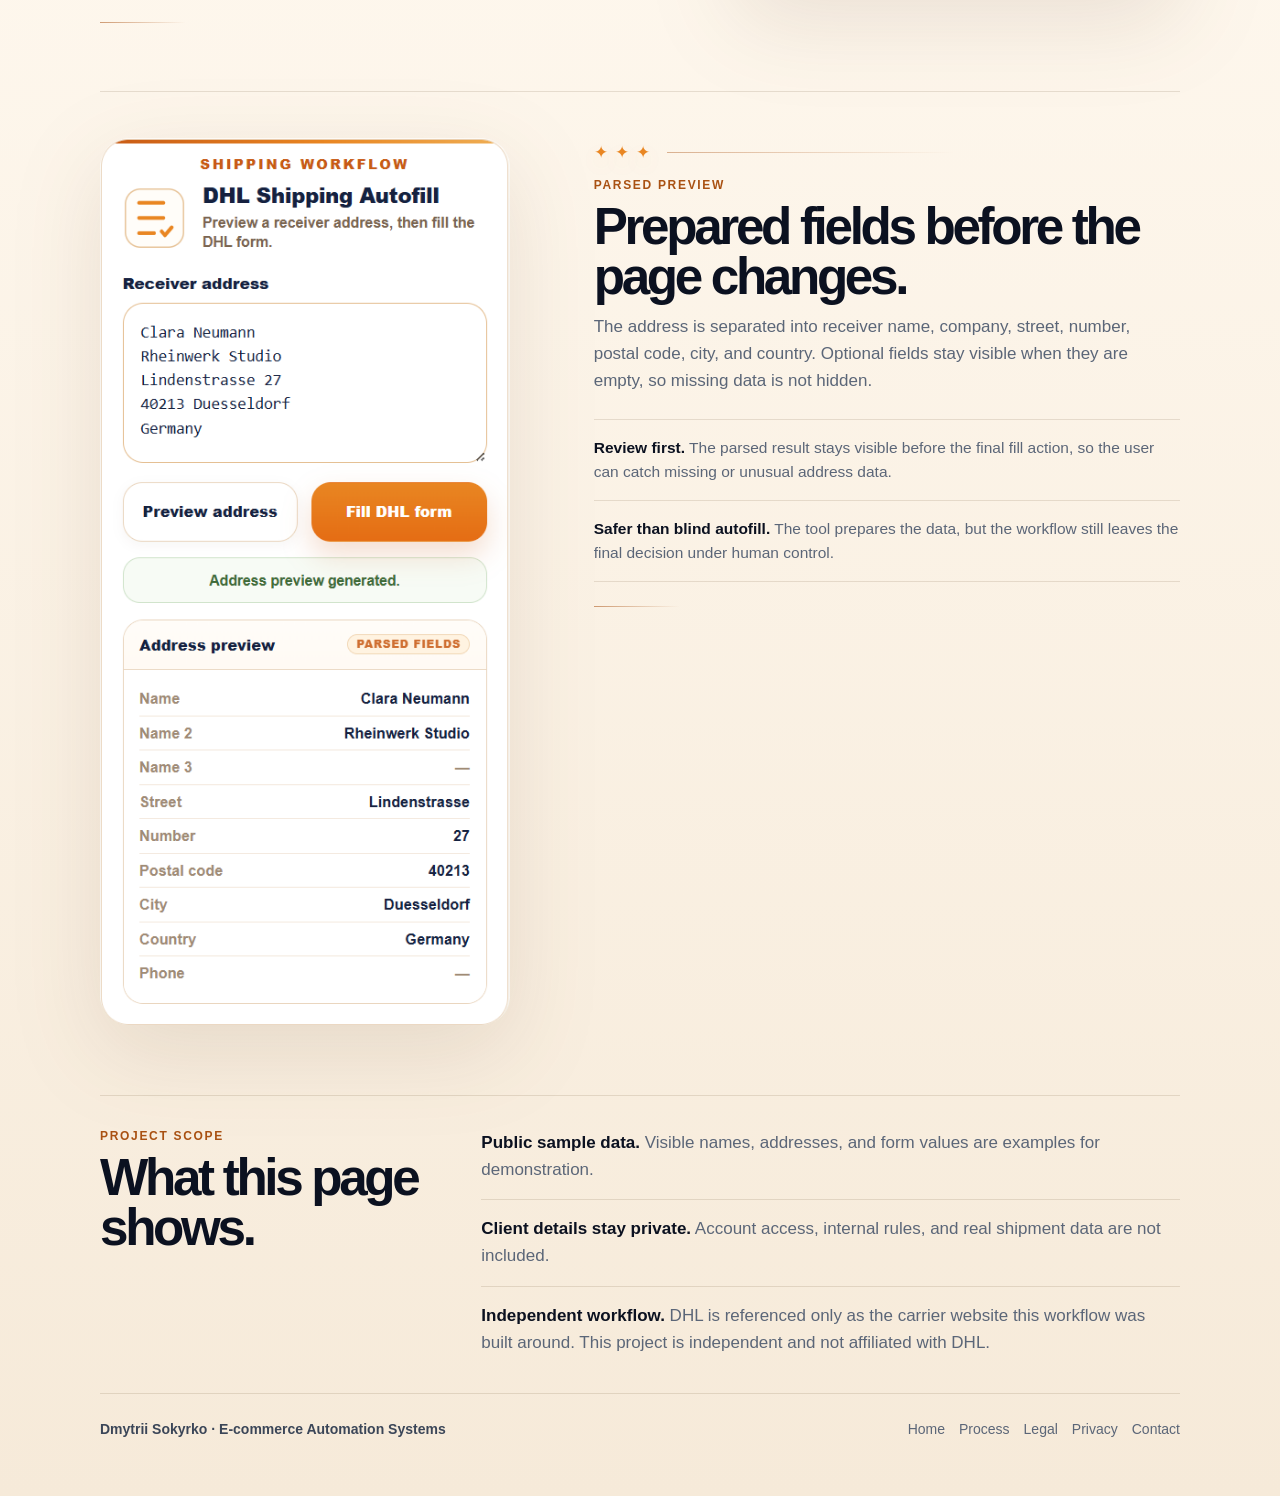
==== commit 748cfe99: "Add files via upload" ====
--- a/dhl-shipping-autofill.html
+++ b/dhl-shipping-autofill.html
@@ -57,7 +57,7 @@
       </figure>
 
       <article class="composition-copy composition-copy-one">
-        <div class="composition-step"><span>01</span></div>
+        <div class="composition-stars composition-stars-one" aria-label="Step one"><span>✦</span></div>
         <div class="kicker">Ready state</div>
         <h2>Start with a clear receiver-address area.</h2>
         <p>
@@ -70,7 +70,7 @@
       </figure>
 
       <article class="composition-copy composition-copy-two">
-        <div class="composition-step"><span>02</span></div>
+        <div class="composition-stars composition-stars-two" aria-label="Step two"><span>✦</span><span>✦</span></div>
         <div class="kicker">Address pasted</div>
         <h2>The copied address stays reviewable.</h2>
         <p>
@@ -85,12 +85,17 @@
       </figure>
 
       <article class="composition-copy composition-copy-three">
-        <div class="composition-step"><span>03</span></div>
+        <div class="composition-stars composition-stars-three" aria-label="Step three"><span>✦</span><span>✦</span><span>✦</span></div>
         <div class="kicker">Parsed preview</div>
         <h2>Prepared fields before the page changes.</h2>
         <p>
-          The address is separated into receiver name, company, street, number, postal code, city, and country. Optional fields stay visible when they are empty, so missing data is not hidden. The user can check the parsed structure before using it in the DHL workflow, which makes the final fill step safer than blindly inserting copied text.
+          The address is separated into receiver name, company, street, number, postal code, city, and country. Optional fields stay visible when they are empty, so missing data is not hidden.
         </p>
+
+        <div class="result-note">
+          <p><strong>Review first.</strong> The parsed result stays visible before the final fill action, so the user can catch missing or unusual address data.</p>
+          <p><strong>Safer than blind autofill.</strong> The tool prepares the data, but the workflow still leaves the final decision under human control.</p>
+        </div>
       </article>
     </section>
 
--- a/site.css
+++ b/site.css
@@ -1606,9 +1606,9 @@
 .result-composition {
   margin-top: 68px;
   display: grid;
-  grid-template-columns: minmax(330px, 0.78fr) minmax(300px, 0.92fr);
-  gap: 48px;
-  align-items: center;
+  grid-template-columns: minmax(330px, 0.72fr) minmax(300px, 0.96fr);
+  gap: 54px;
+  align-items: start;
   padding-top: 46px;
   border-top: 1px solid var(--line);
 }
@@ -1639,7 +1639,7 @@
 }
 
 .composition-shot-three {
-  width: min(100%, 448px);
+  width: min(100%, 410px);
   justify-self: start;
 }
 
@@ -1661,44 +1661,33 @@
 }
 
 .composition-copy-three {
-  max-width: 560px;
-}
-
-.composition-step {
+  max-width: 610px;
+  padding-top: 6px;
+}
+
+.composition-stars {
   display: flex;
   align-items: center;
-  gap: 12px;
-  width: min(100%, 340px);
-  margin-bottom: 16px;
-  color: var(--gold-dark);
-  font-size: 13px;
-  font-weight: 950;
-  letter-spacing: 0.12em;
-}
-
-.composition-step::before {
-  content: "✦";
+  gap: 7px;
+  width: min(100%, 360px);
+  margin-bottom: 18px;
   color: #e98622;
-  font-size: 16px;
+}
+
+.composition-stars span {
+  display: inline-block;
+  font-size: 17px;
   line-height: 1;
-}
-
-.composition-step span {
-  display: inline-flex;
-  align-items: center;
-  justify-content: center;
-  min-width: 34px;
-  height: 34px;
-  border-radius: 999px;
-  border: 1px solid rgba(169, 81, 18, 0.26);
-  background: rgba(255, 255, 255, 0.48);
-}
-
-.composition-step::after {
+  color: #e98622;
+  text-shadow: 0 8px 20px rgba(233, 134, 34, 0.18);
+}
+
+.composition-stars::after {
   content: "";
   flex: 1;
   height: 1px;
-  background: linear-gradient(90deg, rgba(169, 81, 18, 0.48), transparent);
+  margin-left: 10px;
+  background: linear-gradient(90deg, rgba(169, 81, 18, 0.42), transparent);
 }
 
 .composition-copy h2,
@@ -1728,6 +1717,32 @@
   opacity: 0.55;
 }
 
+
+.result-note {
+  margin-top: 24px;
+  display: grid;
+  gap: 0;
+  border-top: 1px solid var(--line);
+  border-bottom: 1px solid var(--line);
+}
+
+.result-note p {
+  margin: 0;
+  padding: 16px 0;
+  border-bottom: 1px solid var(--line);
+  color: var(--muted);
+  font-size: 15.5px;
+  line-height: 1.55;
+}
+
+.result-note p:last-child {
+  border-bottom: 0;
+}
+
+.result-note strong {
+  color: var(--text);
+}
+
 .editorial-scope {
   margin-top: 70px;
   display: grid;
@@ -1814,12 +1829,7 @@
     gap: 28px;
   }
 
-  .composition-step {
+  .composition-stars {
     width: 100%;
   }
-
-  .composition-step span {
-    min-width: 32px;
-    height: 32px;
-  }
-}
+}
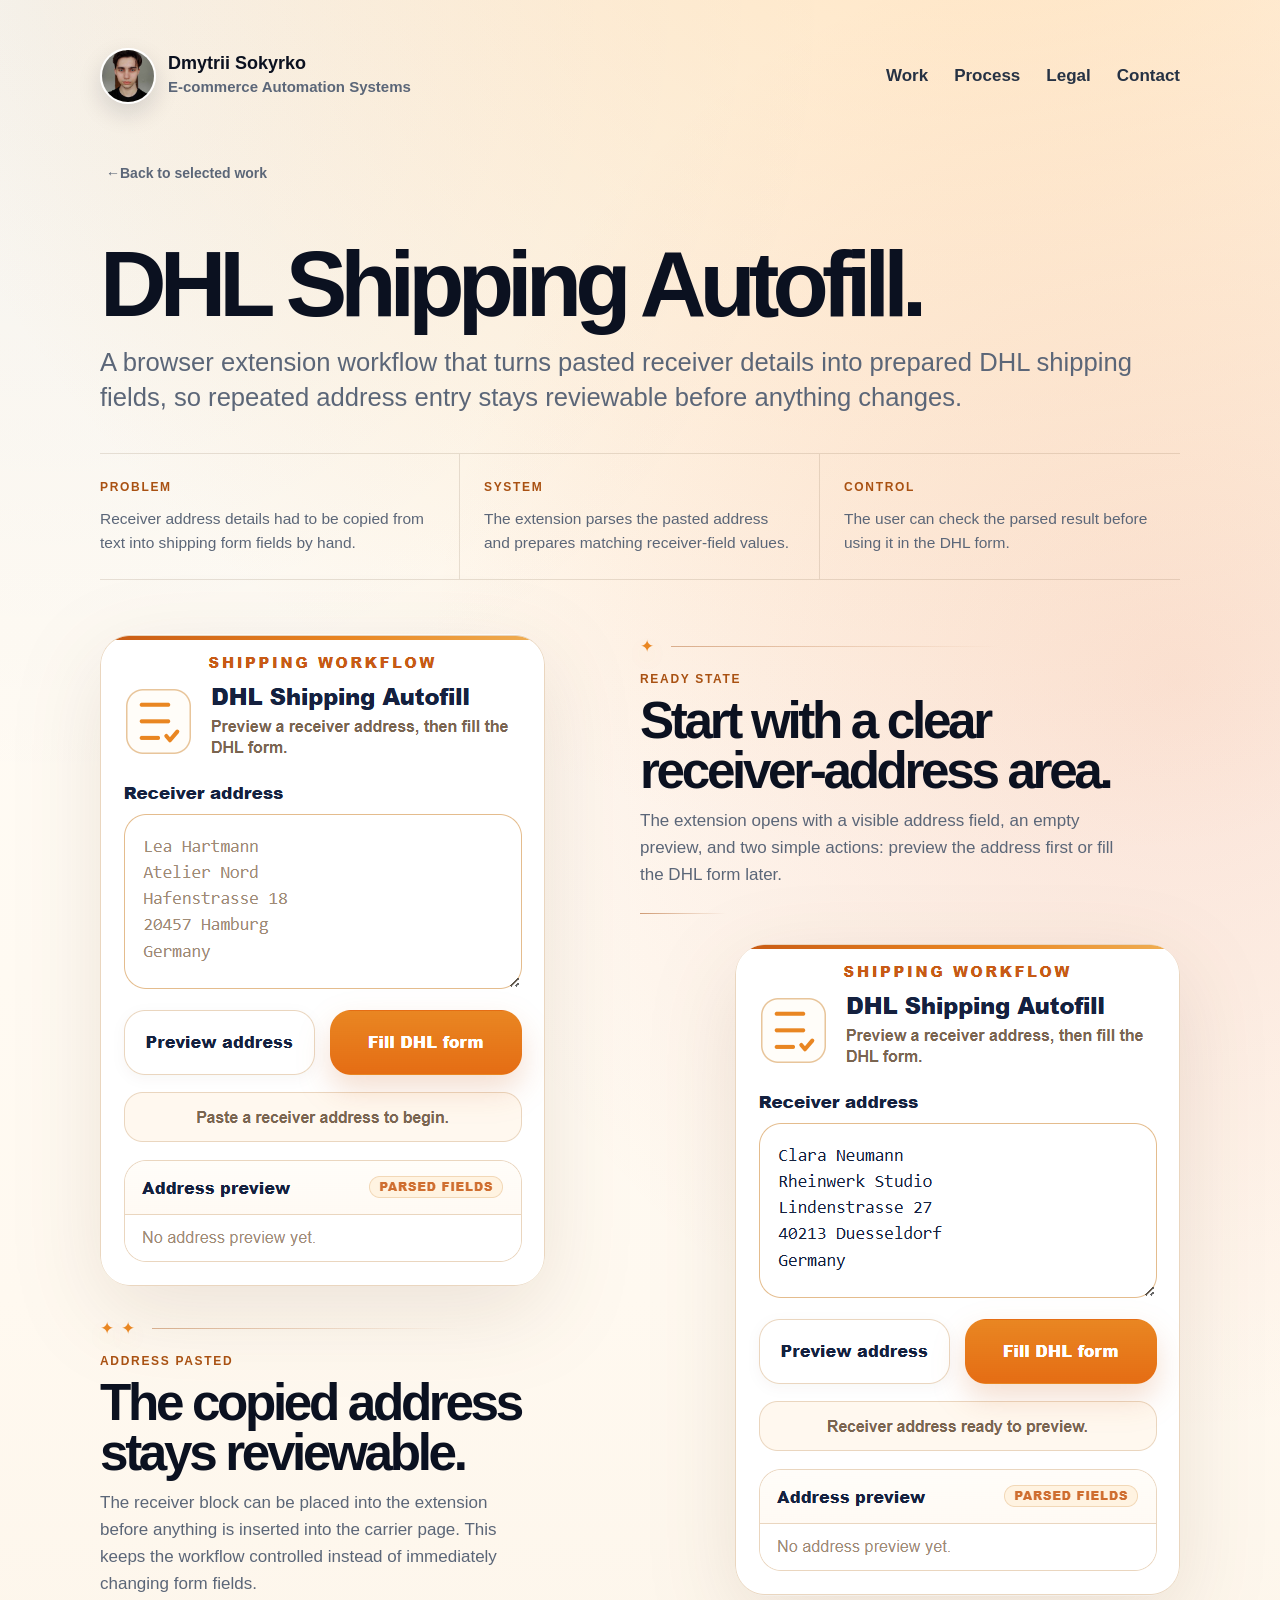
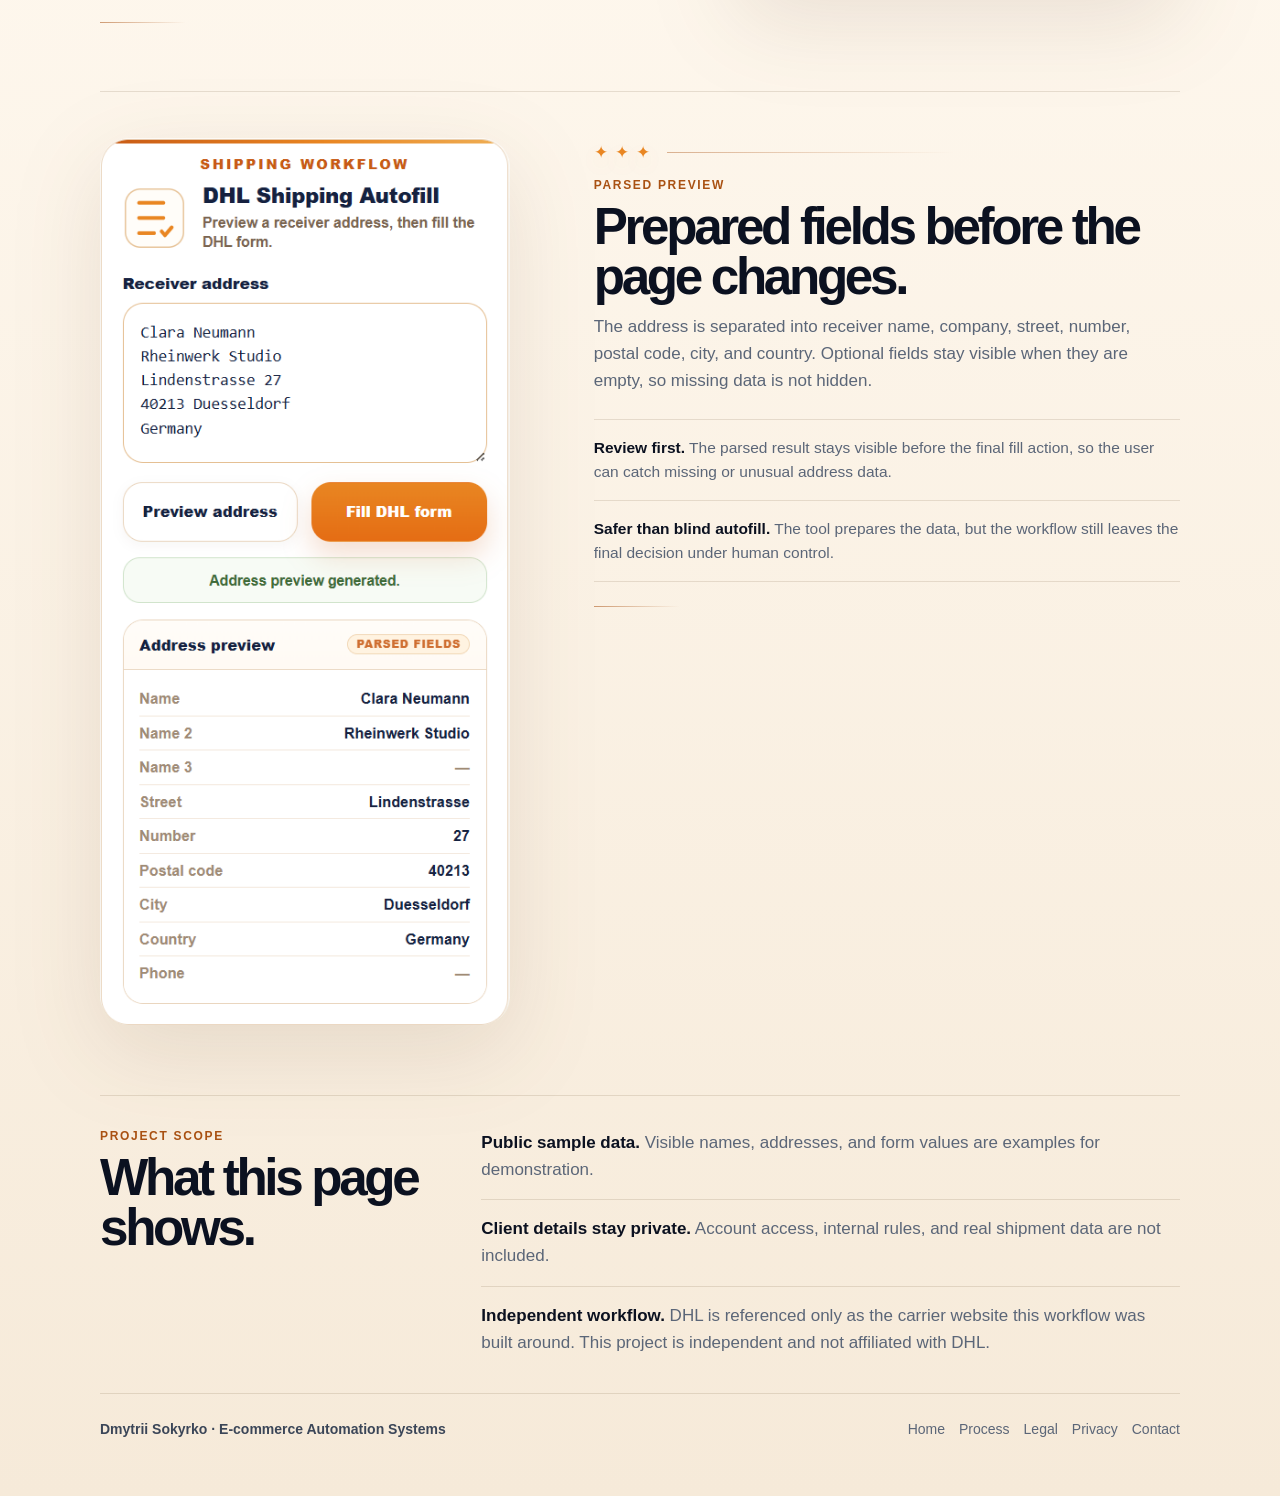
==== commit 432e816a: "Update dhl-shipping-autofill.html" ====
--- a/dhl-shipping-autofill.html
+++ b/dhl-shipping-autofill.html
@@ -29,7 +29,10 @@
       </div>
     </nav>
 
-    <a class="project-back editorial-back" href="/#work">← Back to selected work</a>
+    <a class="project-back editorial-back" href="/#work">
+      <span class="back-arrow">←</span>
+      <span>Back to selected work</span>
+    </a>
 
     <section class="project-plain-hero" aria-label="DHL Shipping Autofill project overview">
       <h1>DHL Shipping Autofill.</h1>
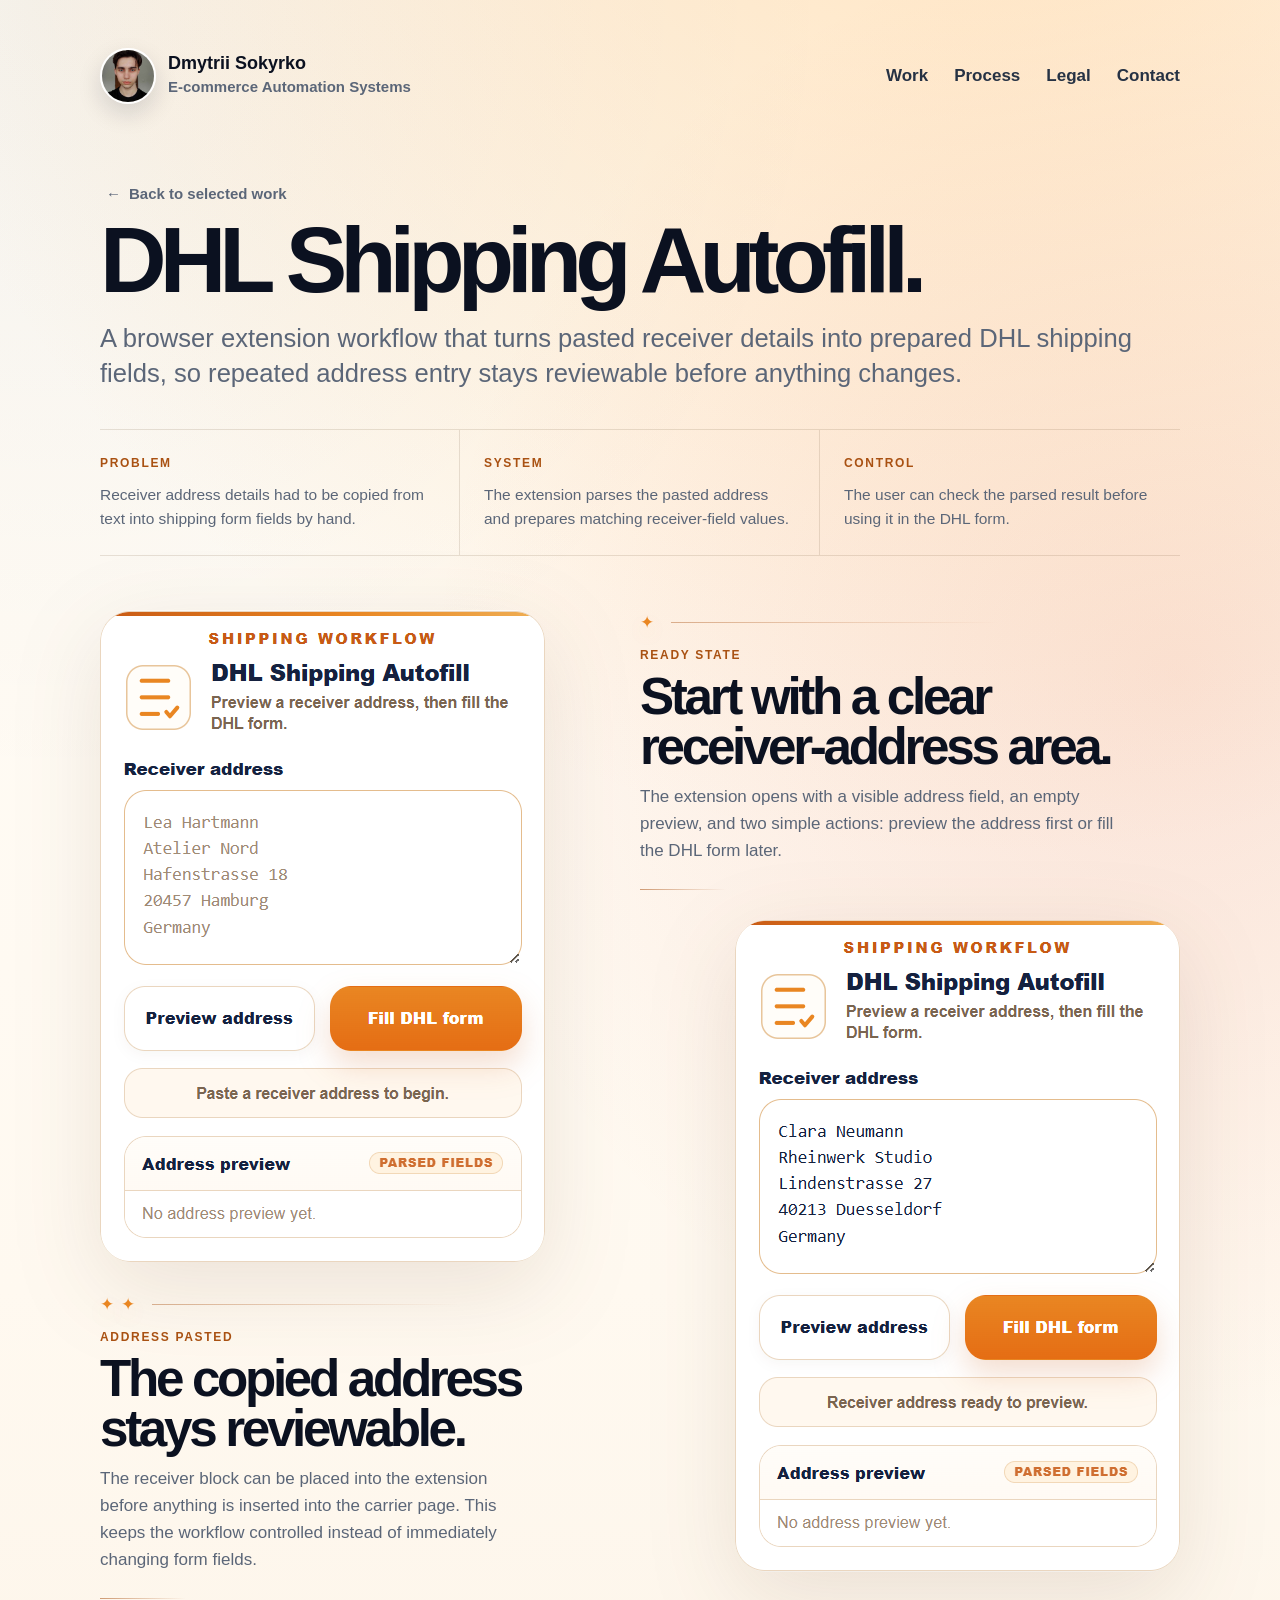
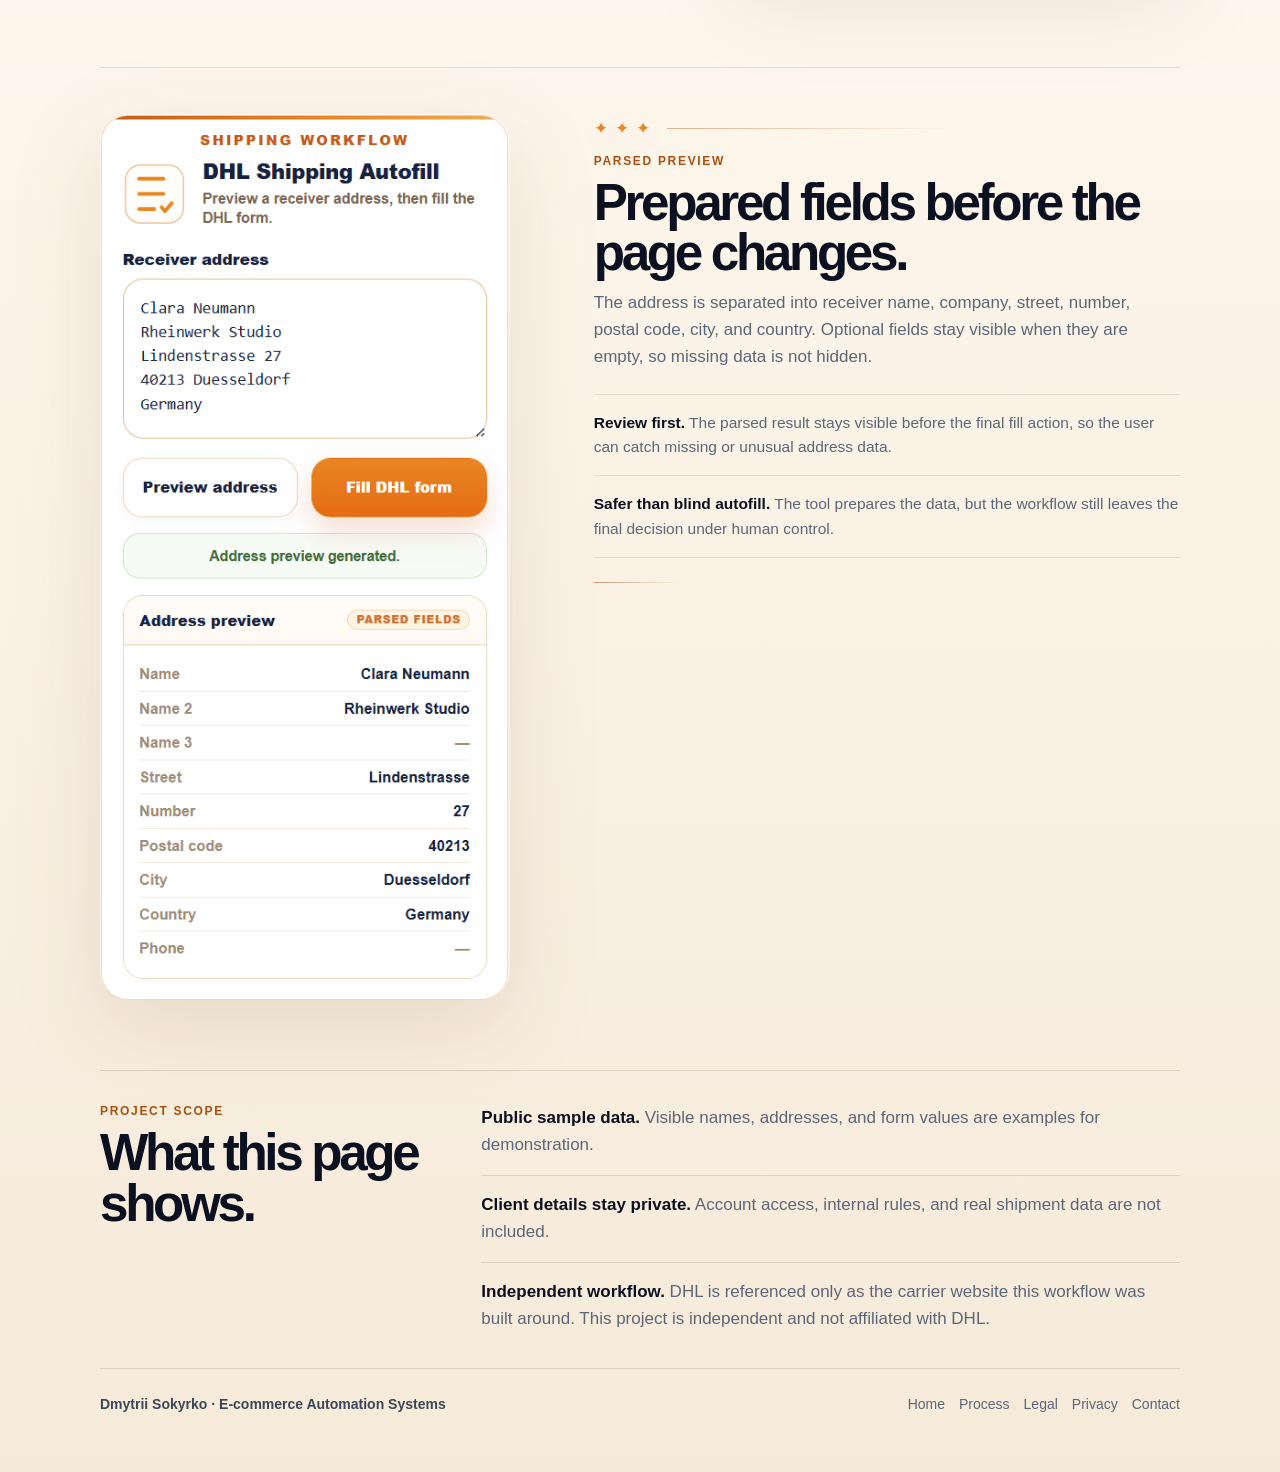
==== commit 2acee6b3: "Update dhl-shipping-autofill.html" ====
--- a/dhl-shipping-autofill.html
+++ b/dhl-shipping-autofill.html
@@ -29,12 +29,12 @@
       </div>
     </nav>
 
-    <a class="project-back editorial-back" href="/#work">
-      <span class="back-arrow">←</span>
-      <span>Back to selected work</span>
-    </a>
-
     <section class="project-plain-hero" aria-label="DHL Shipping Autofill project overview">
+      <a class="project-back editorial-back" href="/#work">
+        <span class="back-arrow">←</span>
+        <span>Back to selected work</span>
+      </a>
+    
       <h1>DHL Shipping Autofill.</h1>
       <p>A browser extension workflow that turns pasted receiver details into prepared DHL shipping fields, so repeated address entry stays reviewable before anything changes.</p>
     </section>
--- a/site.css
+++ b/site.css
@@ -1527,7 +1527,27 @@
 }
 
 .editorial-back {
-  margin: 38px 0 18px 6px;
+  margin: 16px 0 14px 6px;
+  display: inline-flex;
+  align-items: center;
+  gap: 8px;
+  color: var(--muted);
+  font-size: 15px;
+  font-weight: 850;
+  text-decoration: none;
+}
+
+.editorial-back .back-arrow {
+  display: inline-block;
+  transition: transform 0.18s ease;
+}
+
+.editorial-back:hover {
+  color: var(--text);
+}
+
+.editorial-back:hover .back-arrow {
+  transform: translateX(-4px);
 }
 
 .project-plain-hero {
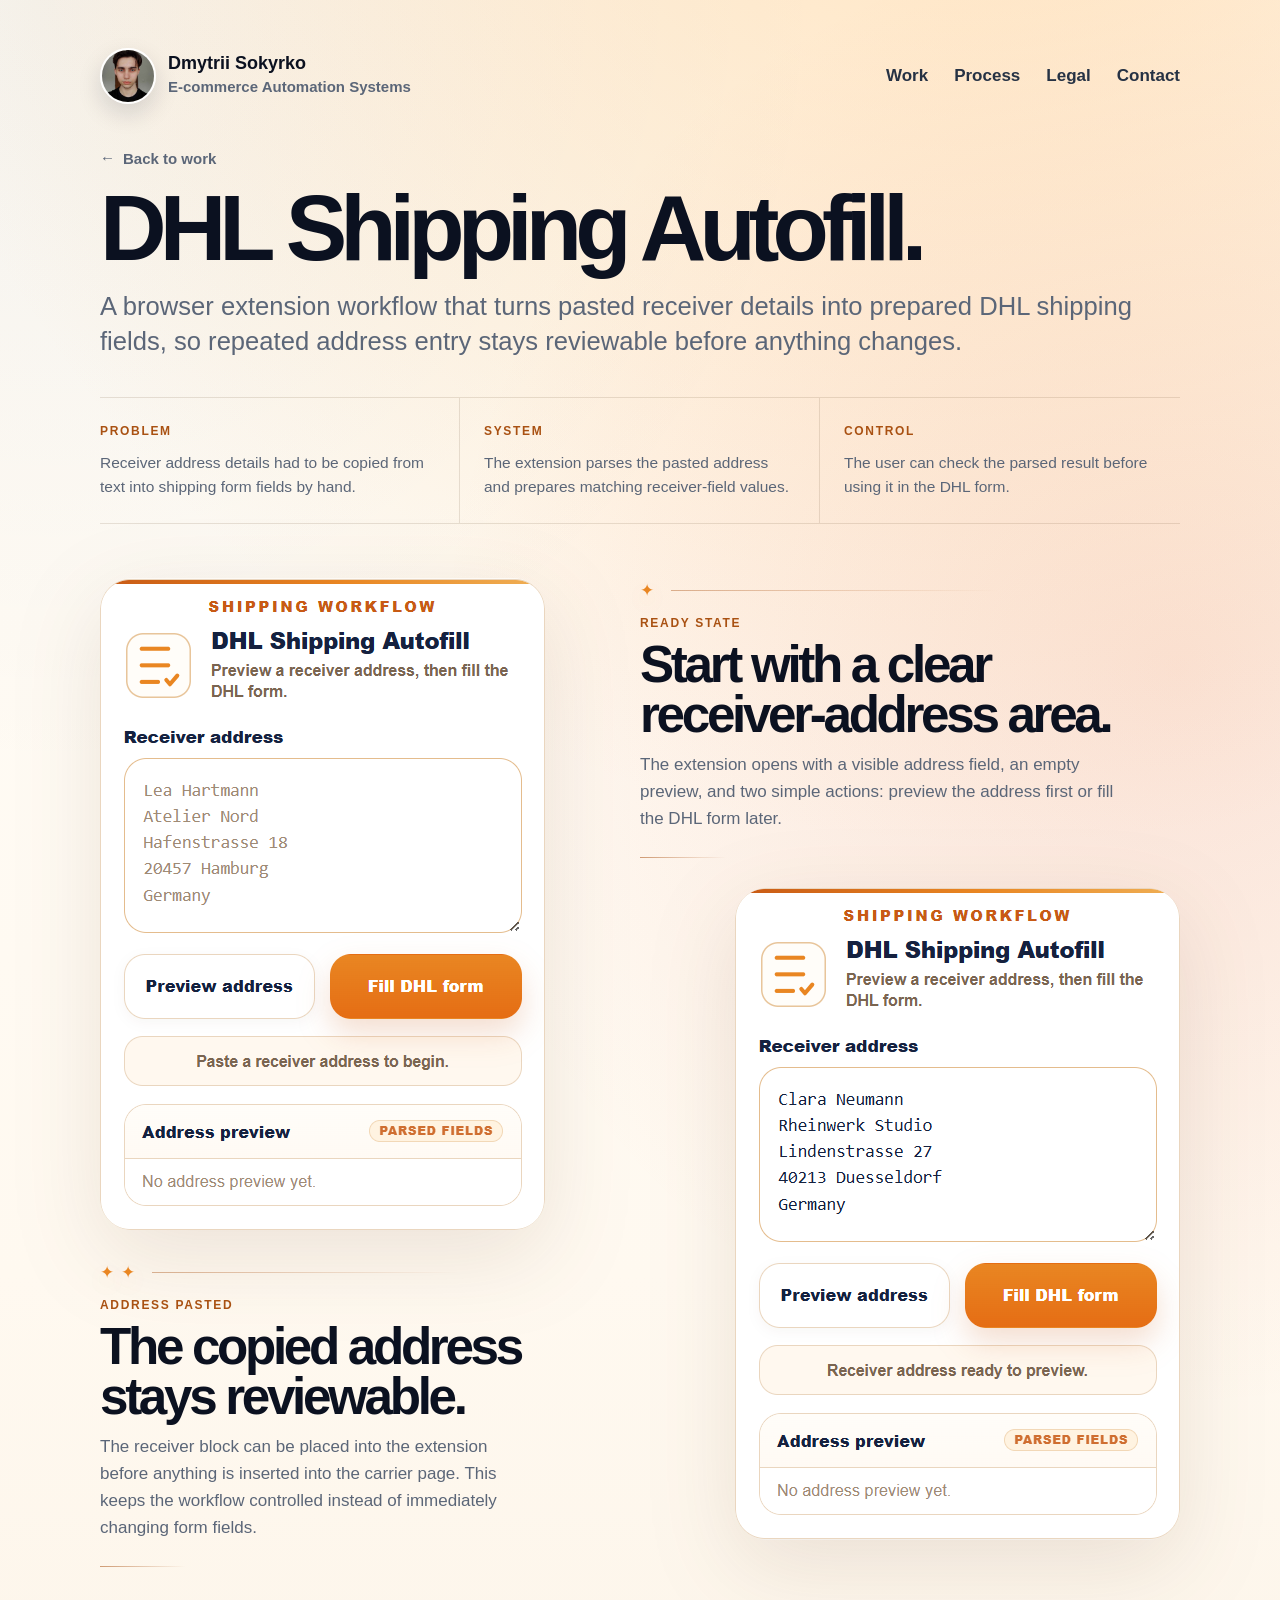
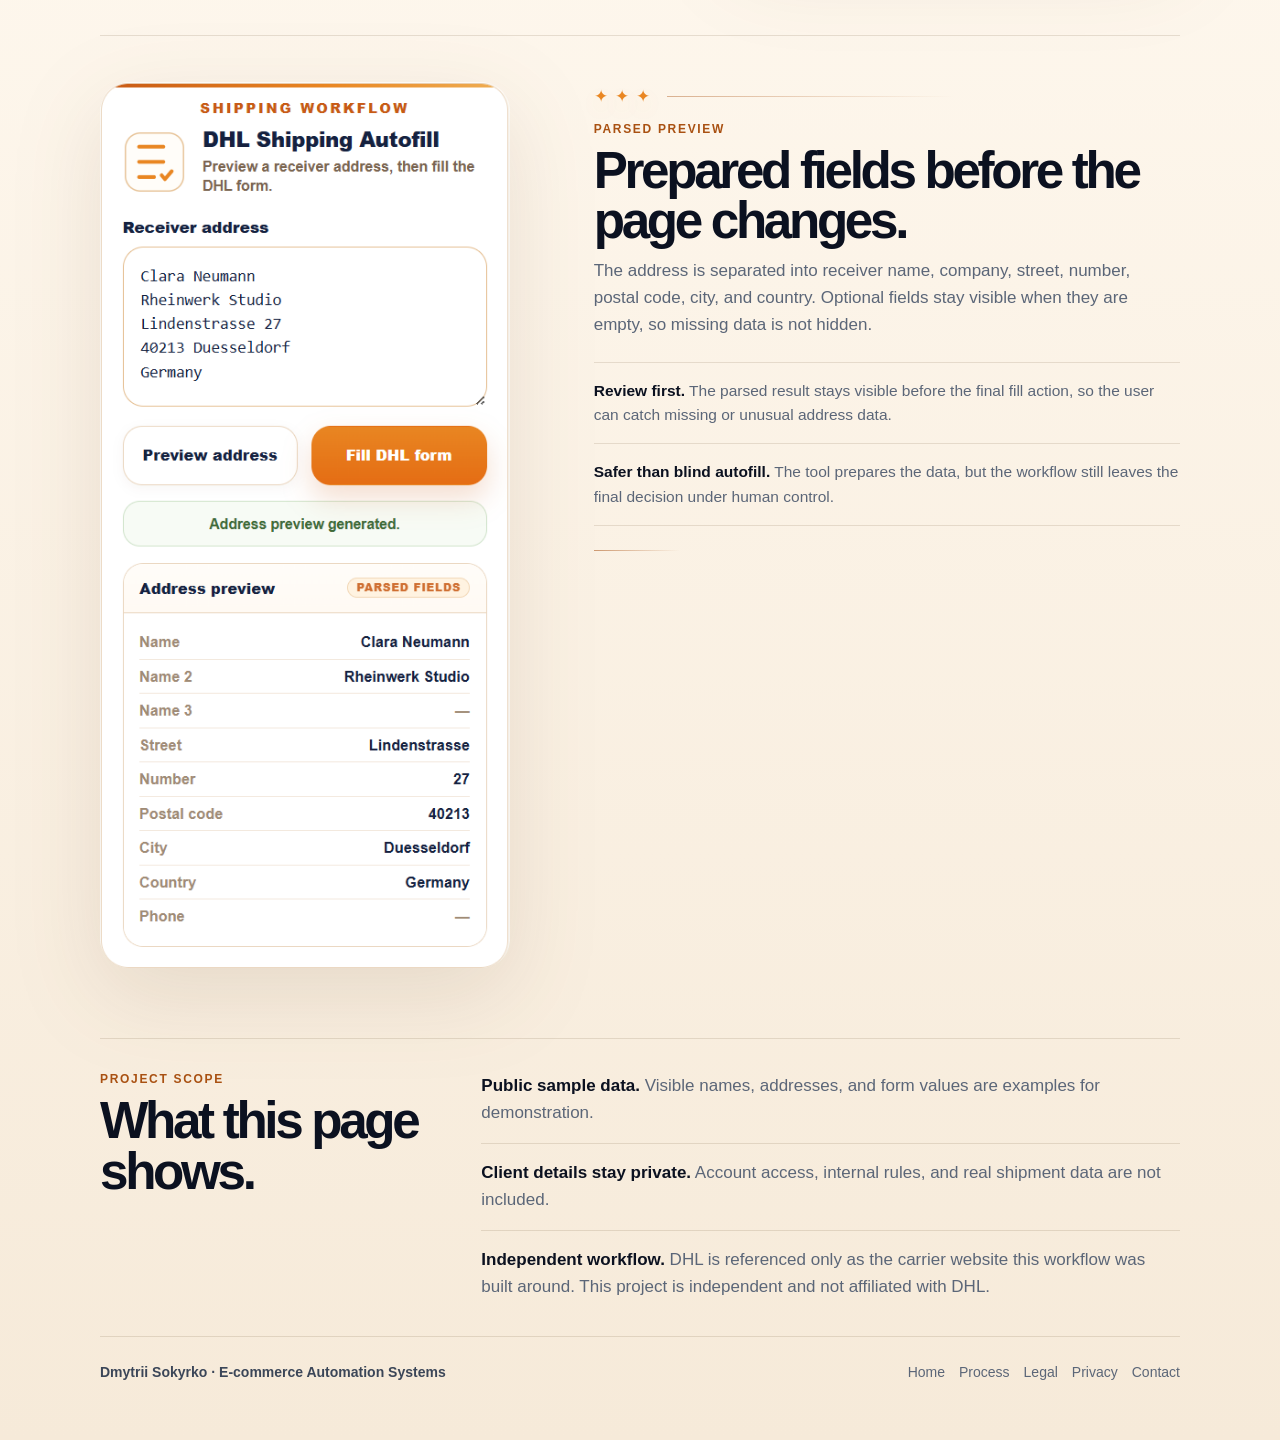
==== commit 2a2a6717: "Update dhl-shipping-autofill.html" ====
--- a/dhl-shipping-autofill.html
+++ b/dhl-shipping-autofill.html
@@ -32,7 +32,7 @@
     <section class="project-plain-hero" aria-label="DHL Shipping Autofill project overview">
       <a class="project-back editorial-back" href="/#work">
         <span class="back-arrow">←</span>
-        <span>Back to selected work</span>
+        <span>Back to work</span>
       </a>
     
       <h1>DHL Shipping Autofill.</h1>
--- a/site.css
+++ b/site.css
@@ -1527,17 +1527,20 @@
 }
 
 .editorial-back {
-  margin: 16px 0 14px 6px;
+  margin: 0 0 22px;
   display: inline-flex;
   align-items: center;
   gap: 8px;
   color: var(--muted);
   font-size: 15px;
   font-weight: 850;
+  line-height: 1;
   text-decoration: none;
 }
 
 .editorial-back .back-arrow {
+  position: relative;
+  top: -1px;
   display: inline-block;
   transition: transform 0.18s ease;
 }
@@ -1551,9 +1554,9 @@
 }
 
 .project-plain-hero {
-  margin-top: 24px;
+  margin-top: 22px;
   max-width: 1120px;
-  padding: 18px 0 30px;
+  padding: 0 0 30px;
 }
 
 .project-plain-hero h1 {
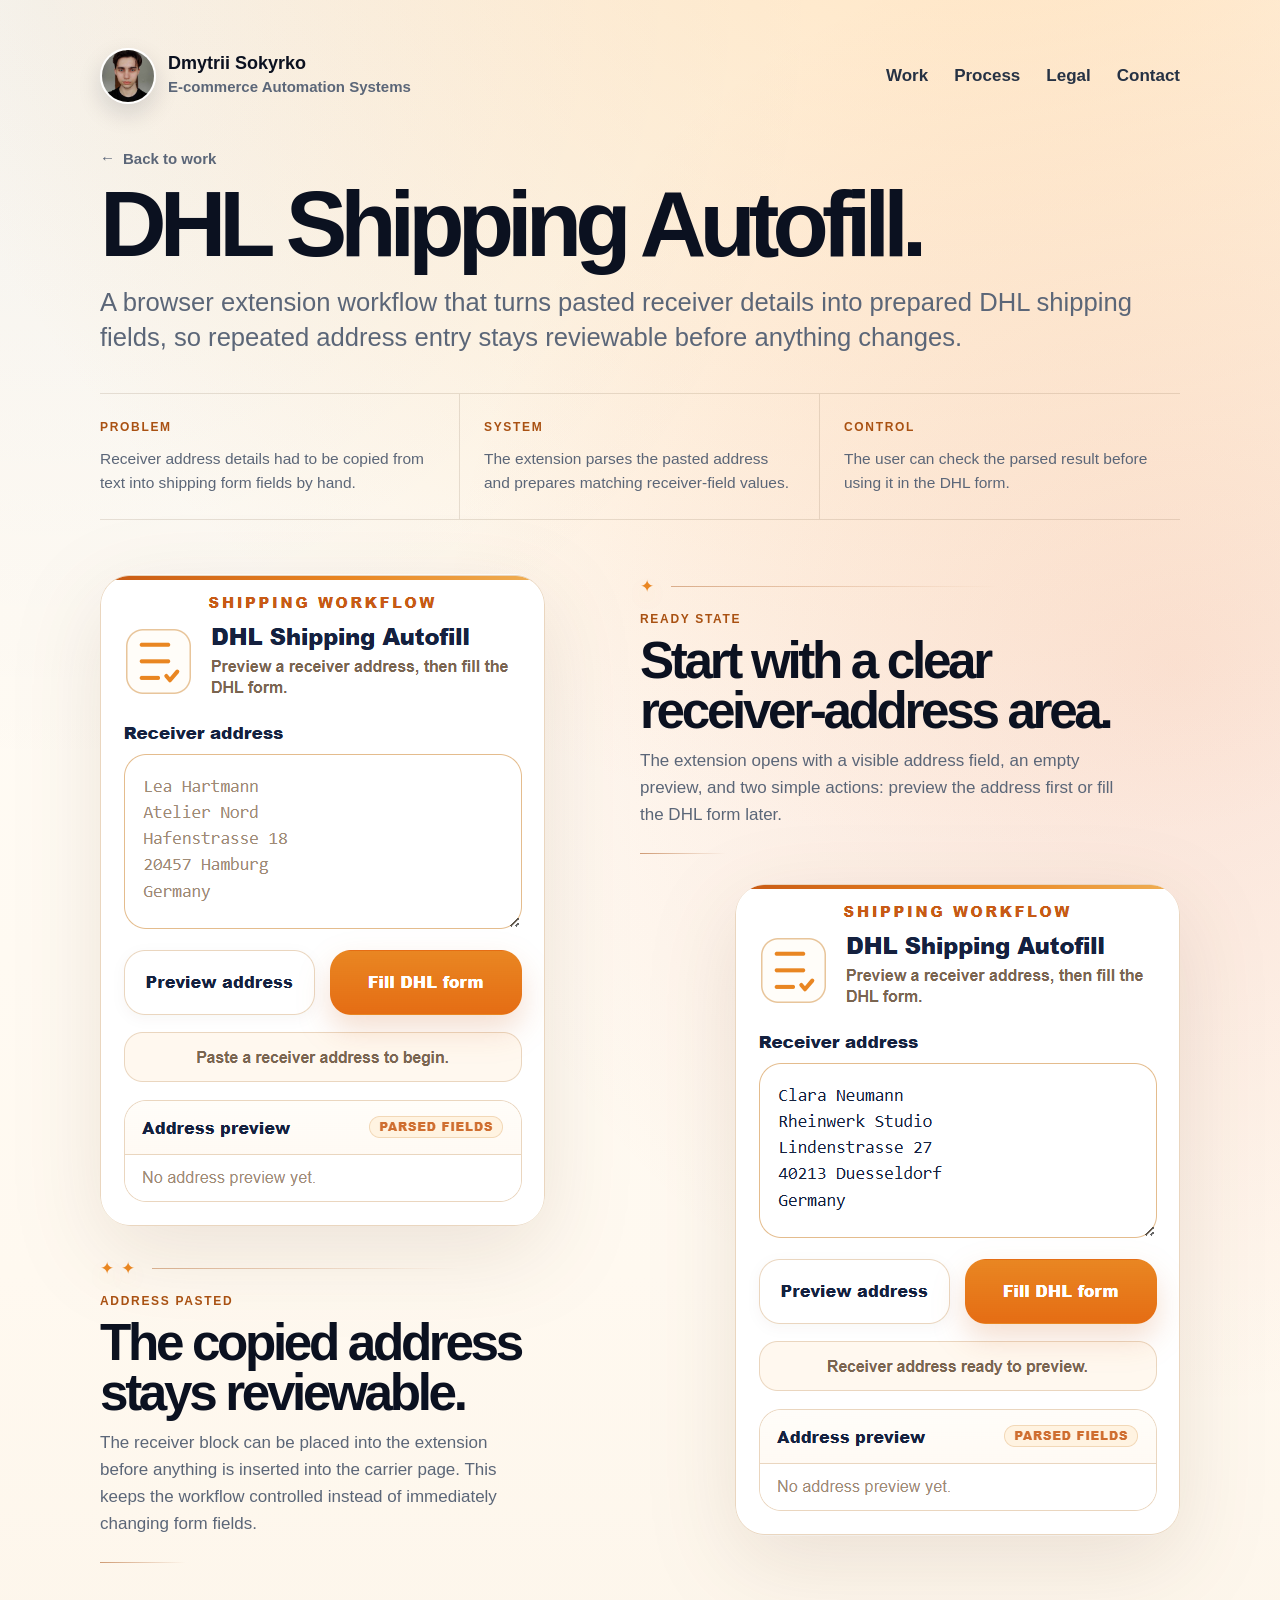
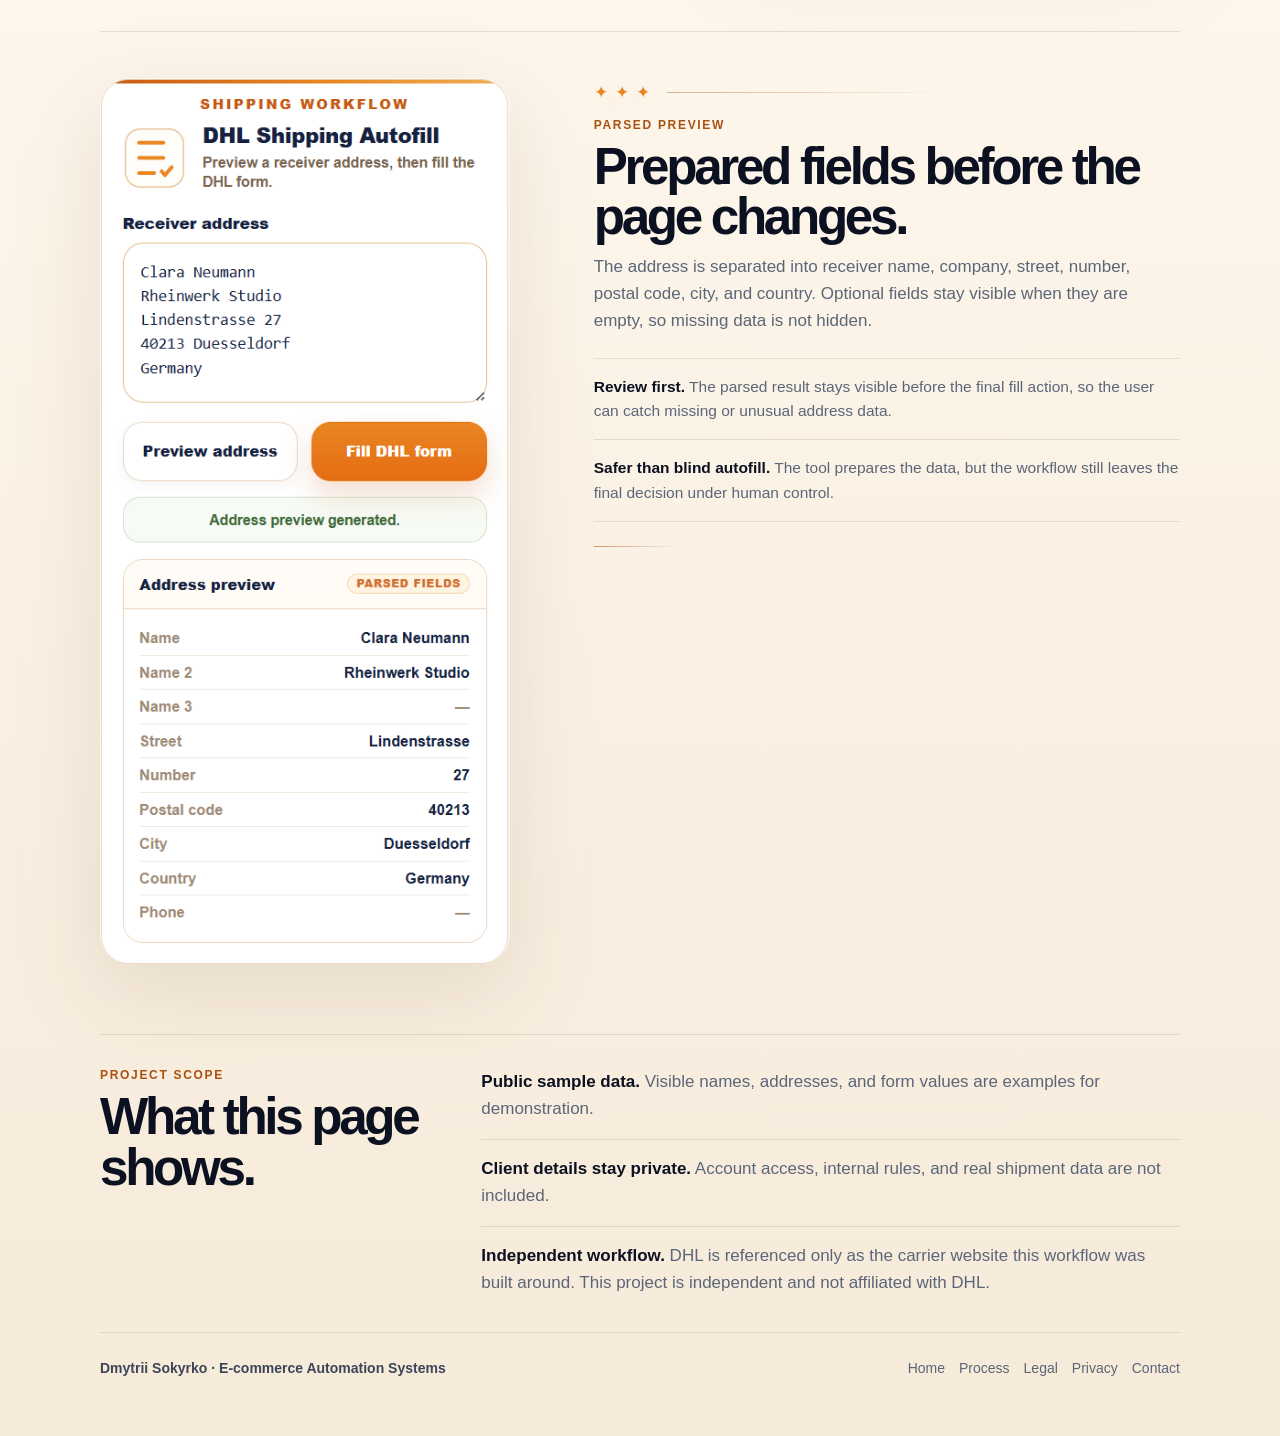
==== commit a1102122: "Update dhl-shipping-autofill.html" ====
--- a/dhl-shipping-autofill.html
+++ b/dhl-shipping-autofill.html
@@ -7,6 +7,13 @@
   <title>DHL Shipping Autofill — Dmytrii Sokyrko</title>
   <meta name="description" content="Browser extension workflow for preparing DHL shipping fields from pasted receiver address data." />
 
+  <link rel="icon" href="/favicon.ico" sizes="any">
+  <link rel="icon" type="image/png" href="/favicon-32x32.png" sizes="32x32">
+  <link rel="icon" type="image/png" href="/favicon-16x16.png" sizes="16x16">
+  <link rel="apple-touch-icon" href="/apple-touch-icon.png">
+  <link rel="manifest" href="/site.webmanifest">
+  <meta name="theme-color" content="#FFF8EF">
+  
   <link rel="stylesheet" href="site.css" />
 </head>
 
--- a/site.css
+++ b/site.css
@@ -1161,365 +1161,6 @@
   }
 }
 
-/* Project page */
-
-.project-back {
-  display: inline-flex;
-  width: fit-content;
-  margin-bottom: 22px;
-  color: var(--muted);
-  text-decoration: none;
-  font-size: 14px;
-  font-weight: 850;
-}
-
-.project-back:hover {
-  color: var(--gold);
-}
-
-.project-cover {
-  margin-top: 8px;
-  display: grid;
-  grid-template-columns: 0.92fr 1.08fr;
-  gap: 28px;
-  align-items: stretch;
-}
-
-.project-cover-text-only {
-  grid-template-columns: 1fr;
-  max-width: 760px;
-}
-
-.project-cover-text-only .project-cover-copy h1 {
-  max-width: 680px;
-}
-
-.project-cover-text-only .project-cover-copy p {
-  max-width: 680px;
-}
-
-.project-cover-copy {
-  padding: 8px 6px 6px;
-}
-
-.project-cover-copy h1 {
-  max-width: 620px;
-  margin-bottom: 18px;
-}
-
-.project-cover-copy p {
-  max-width: 620px;
-  margin: 0;
-  color: var(--muted);
-  font-size: 20px;
-}
-
-.project-tags {
-  display: flex;
-  flex-wrap: wrap;
-  gap: 10px;
-  margin-top: 28px;
-}
-
-.project-tags span {
-  display: inline-flex;
-  padding: 8px 11px;
-  border-radius: 999px;
-  background: rgba(255,255,255,0.70);
-  border: 1px solid var(--line);
-  color: #354255;
-  font-size: 13px;
-  font-weight: 760;
-}
-
-.project-cover-media {
-  display: flex;
-  align-items: center;
-  min-height: 410px;
-  padding: 18px;
-  border: 1px solid var(--line);
-  border-radius: 30px;
-  background:
-    radial-gradient(circle at 100% 0%, rgba(255, 186, 106, 0.22), transparent 36%),
-    rgba(255,255,255,0.62);
-  box-shadow: var(--shadow);
-  overflow: hidden;
-}
-
-.project-cover-media video,
-.project-cover-media img {
-  display: block;
-  width: 100%;
-  border-radius: 22px;
-  border: 1px solid rgba(92, 64, 34, 0.12);
-  background: white;
-  box-shadow: 0 18px 42px rgba(84, 54, 22, 0.12);
-}
-
-.project-brief {
-  margin-top: 34px;
-  display: grid;
-  grid-template-columns: repeat(3, 1fr);
-  overflow: hidden;
-  border: 1px solid var(--line);
-  border-radius: 26px;
-  background: rgba(255,255,255,0.62);
-  box-shadow: var(--shadow-soft);
-}
-
-.project-brief > div {
-  padding: 24px 26px;
-  border-right: 1px solid var(--line);
-}
-
-.project-brief > div:last-child {
-  border-right: 0;
-}
-
-.project-brief span {
-  display: block;
-  margin-bottom: 10px;
-  color: var(--gold-dark);
-  font-size: 12px;
-  font-weight: 900;
-  letter-spacing: 0.14em;
-  text-transform: uppercase;
-}
-
-.project-brief p {
-  margin: 0;
-  color: var(--muted);
-  font-size: 15.5px;
-}
-
-.project-media-section {
-  margin-top: 34px;
-  padding: 28px 28px 30px;
-  border: 1px solid var(--line);
-  border-radius: 30px;
-  background: rgba(255,255,255,0.64);
-  box-shadow: var(--shadow-soft);
-}
-
-.project-section-head {
-  max-width: 860px;
-  margin-bottom: 24px;
-}
-
-.project-section-head p {
-  margin: 0;
-  color: var(--muted);
-  font-size: 17px;
-}
-
-.project-media-grid {
-  display: grid;
-  grid-template-columns: 1fr 1fr;
-  gap: 16px;
-}
-
-.project-shot {
-  margin: 0;
-  overflow: hidden;
-  border: 1px solid var(--line);
-  border-radius: 24px;
-  background: var(--card);
-  box-shadow: 0 12px 28px rgba(84, 54, 22, 0.06);
-}
-
-.project-shot-large {
-  grid-column: span 2;
-}
-
-.project-shot img {
-  display: block;
-  width: 100%;
-  aspect-ratio: 16 / 9;
-  object-fit: cover;
-  object-position: center;
-  border-bottom: 1px solid var(--line);
-  background: white;
-}
-
-.project-shot figcaption {
-  display: grid;
-  grid-template-columns: 190px minmax(0, 1fr);
-  gap: 18px;
-  align-items: center;
-  padding: 18px 20px;
-}
-
-.project-shot figcaption strong {
-  color: var(--text);
-  font-size: 17px;
-  letter-spacing: -0.25px;
-}
-
-.project-shot figcaption span {
-  color: var(--muted);
-  font-size: 15px;
-}
-
-.project-flow-section {
-  overflow: hidden;
-}
-
-.project-flow-list {
-  display: grid;
-  gap: 12px;
-}
-
-.project-flow-row {
-  display: grid;
-  grid-template-columns: 52px minmax(0, 1fr);
-  gap: 18px;
-  align-items: center;
-  padding: 18px;
-  border: 1px solid var(--line);
-  border-radius: 20px;
-  background: rgba(255,255,255,0.62);
-  box-shadow: 0 10px 26px rgba(84, 54, 22, 0.045);
-}
-
-.project-flow-row > span {
-  width: 40px;
-  height: 40px;
-  border-radius: 13px;
-  display: inline-flex;
-  align-items: center;
-  justify-content: center;
-  justify-self: center;
-  background: var(--dark);
-  color: var(--gold-light);
-  font-size: 13px;
-  font-weight: 900;
-  letter-spacing: -0.2px;
-  box-shadow: 0 12px 24px rgba(11, 17, 32, 0.14);
-}
-
-.project-flow-row h3 {
-  margin: 0 0 6px;
-  font-size: 18px;
-  letter-spacing: -0.25px;
-}
-
-.project-flow-row p {
-  margin: 0;
-  color: var(--muted);
-  font-size: 15px;
-}
-
-.project-notes {
-  margin-top: 34px;
-  padding: 28px;
-  border: 1px solid var(--line);
-  border-radius: 30px;
-  background:
-    radial-gradient(circle at 100% 0%, rgba(255, 186, 106, 0.16), transparent 34%),
-    rgba(255,255,255,0.54);
-  box-shadow: var(--shadow-soft);
-}
-
-.project-notes > div:first-child {
-  display: flex;
-  justify-content: space-between;
-  align-items: end;
-  gap: 22px;
-  padding-bottom: 20px;
-  border-bottom: 1px solid var(--line);
-}
-
-.project-notes h2 {
-  margin: 0;
-}
-
-.project-note-grid {
-  display: grid;
-  grid-template-columns: repeat(3, 1fr);
-}
-
-.project-note-grid > div {
-  padding: 20px 22px 0;
-  border-right: 1px solid var(--line);
-}
-
-.project-note-grid > div:first-child {
-  padding-left: 0;
-}
-
-.project-note-grid > div:last-child {
-  padding-right: 0;
-  border-right: 0;
-}
-
-.project-note-grid h3 {
-  margin: 0 0 8px;
-  font-size: 18px;
-  letter-spacing: -0.25px;
-}
-
-.project-note-grid p {
-  margin: 0;
-  color: var(--muted);
-  font-size: 15px;
-}
-
-@media (max-width: 900px) {
-  .project-cover,
-  .project-brief,
-  .project-note-grid {
-    grid-template-columns: 1fr;
-  }
-
-  .project-brief > div,
-  .project-note-grid > div,
-  .project-note-grid > div:first-child,
-  .project-note-grid > div:last-child {
-    padding: 20px;
-    border-right: 0;
-    border-bottom: 1px solid var(--line);
-  }
-
-  .project-brief > div:last-child,
-  .project-note-grid > div:last-child {
-    border-bottom: 0;
-  }
-
-  .project-media-grid {
-    grid-template-columns: 1fr;
-  }
-
-  .project-shot-large {
-    grid-column: auto;
-  }
-
-  .project-shot figcaption {
-    grid-template-columns: 1fr;
-    gap: 6px;
-  }
-
-  .project-notes > div:first-child {
-    align-items: flex-start;
-    flex-direction: column;
-  }
-}
-
-@media (max-width: 520px) {
-  .project-cover-media,
-  .project-media-section,
-  .project-notes {
-    padding: 22px;
-    border-radius: 22px;
-  }
-
-  .project-flow-row {
-    grid-template-columns: 1fr;
-    gap: 12px;
-  }
-}
-
-
-
 /* DHL project editorial page */
 
 .project-page-editorial {
@@ -1527,7 +1168,7 @@
 }
 
 .editorial-back {
-  margin: 0 0 22px;
+  margin: 0 0 18px;
   display: inline-flex;
   align-items: center;
   gap: 8px;
